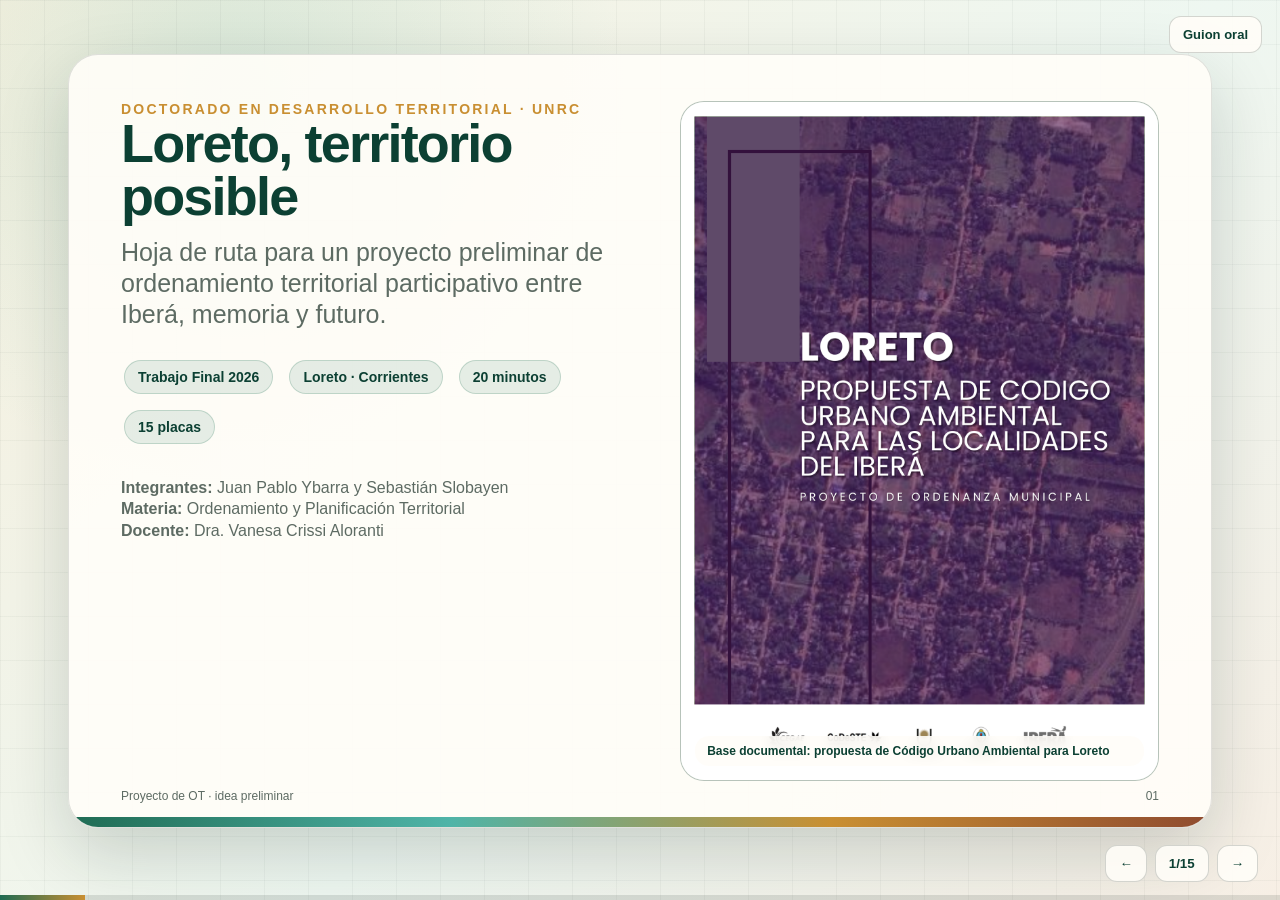
==== index.html @ a90f3be9 "Add files via upload" ====
<!doctype html>
<html lang="es">
<head>
  <meta charset="utf-8" />
  <meta name="viewport" content="width=device-width, initial-scale=1" />
  <title>Loreto, territorio posible | Trabajo Final 2026</title>
  <meta name="description" content="Presentación doctoral: Proyecto preliminar de ordenamiento territorial para Loreto, Corrientes" />
  <link rel="stylesheet" href="styles.css" />
</head>
<body>
<a class="topbtn" href="docs/guion_oral.html" target="_blank">Guion oral</a>
<main class="deck">

<section class="slide active"><div class="canvas"><div class="inner hero">
  <div>
    <div class="kicker">Doctorado en Desarrollo Territorial · UNRC</div>
    <h1 class="title">Loreto, territorio posible</h1>
    <p class="subtitle">Hoja de ruta para un proyecto preliminar de ordenamiento territorial participativo entre Iberá, memoria y futuro.</p>
    <div class="pillrow" style="margin-top:26px">
      <span class="tag">Trabajo Final 2026</span><span class="tag">Loreto · Corrientes</span><span class="tag">20 minutos</span><span class="tag">15 placas</span>
    </div>
    <p class="small" style="margin-top:30px"><strong>Integrantes:</strong> Juan Pablo Ybarra y Sebastián Slobayen<br><strong>Materia:</strong> Ordenamiento y Planificación Territorial<br><strong>Docente:</strong> Dra. Vanesa Crissi Aloranti</p>
  </div>
  <div class="imgbox"><img src="assets/codigo_media_2.png" alt="Portada Código Urbano Ambiental Loreto"><div class="caption">Base documental: propuesta de Código Urbano Ambiental para Loreto</div></div>
  <div class="footer"><span>Proyecto de OT · idea preliminar</span><span>01</span></div>
</div></div></section>

<section class="slide"><div class="canvas"><div class="inner">
  <div><div class="kicker">Alcance de la consigna</div><h2 class="h2">No se presenta un plan ejecutado: se diseña el proyecto para construirlo</h2></div>
  <div class="grid3">
    <div class="card"><div class="number">1</div><h3>Idea preliminar</h3><p>Una hoja de ruta técnica y política para iniciar un proceso futuro de ordenamiento territorial.</p></div>
    <div class="card"><div class="number">2</div><h3>Metodología propuesta</h3><p>Se indican técnicas, actores, instrumentos, tiempos y productos esperados; no se ejecutan entrevistas ni talleres en esta instancia.</p></div>
    <div class="card"><div class="number">3</div><h3>Insumo transferible</h3><p>El resultado busca ser presentable ante municipio, UNNE, Comité Iberá y actores locales como punto de partida operativo.</p></div>
  </div>
  <div class="quote"><p>El desafío doctoral es pasar del diagnóstico disperso a una arquitectura de acuerdos territoriales.</p></div>
  <p class="source">Fuente: consigna Trabajo Final 2026, UNRC.</p>
  <div class="footer"><span>Diseño de proyecto</span><span>02</span></div>
</div></div></section>

<section class="slide"><div class="canvas"><div class="inner">
  <div><div class="kicker">Localización</div><h2 class="h2">Loreto en el centro-norte correntino: pequeña escala, alta densidad territorial</h2></div>
  <div class="grid2" style="align-items:stretch">
    <div class="card">
      <h3>Ubicación contextual</h3>
      <ul>
        <li>Localidad del Departamento San Miguel, provincia de Corrientes.</li>
        <li>Vinculada al sistema Iberá y al Portal San Antonio.</li>
        <li>Población municipal 2022: <strong>3.513 habitantes</strong>.</li>
        <li>Escala adecuada para una metodología bottom-up y una mesa territorial de actores.</li>
      </ul>
    </div>
    <div class="card">
      <svg class="diagram" viewBox="0 0 720 480" role="img" aria-label="Esquema de localización de Loreto">
        <rect x="0" y="0" width="720" height="480" rx="24" fill="#eef7f1"/>
        <path d="M160 70 C120 115 130 190 105 250 C82 305 90 370 145 410 C200 450 275 405 280 345 C286 275 248 235 260 170 C270 110 220 50 160 70Z" fill="#d7e2dd" stroke="#1f6b53" stroke-width="3"/>
        <text x="82" y="50" font-size="20" font-weight="800" fill="#0c4033">Argentina</text>
        <path d="M395 83 C350 115 342 182 360 242 C378 300 345 348 378 398 C407 440 485 425 520 370 C553 318 520 270 540 215 C563 154 500 92 450 78 C430 72 412 73 395 83Z" fill="#cfe4de" stroke="#1f6b53" stroke-width="3"/>
        <text x="352" y="50" font-size="20" font-weight="800" fill="#0c4033">Corrientes</text>
        <circle cx="445" cy="205" r="34" fill="#c98f32" opacity=".95"/>
        <text x="492" y="202" font-size="18" font-weight="800" fill="#0c4033">Depto. San Miguel</text>
        <circle cx="450" cy="222" r="10" fill="#8f4b2f"/>
        <text x="492" y="232" font-size="18" font-weight="800" fill="#8f4b2f">Loreto</text>
        <path d="M447 230 C410 260 395 300 384 350" fill="none" stroke="#4fb4a8" stroke-width="6" stroke-linecap="round"/>
        <text x="405" y="368" font-size="17" font-weight="800" fill="#1f6b53">Sistema Iberá</text>
        <rect x="65" y="435" width="590" height="26" rx="13" fill="#fffdf8" stroke="#d9c7a9"/>
        <text x="84" y="454" font-size="13" fill="#5d6b63">Esquema propio de localización para fines expositivos; no sustituye cartografía oficial.</text>
      </svg>
    </div>
  </div>
  <p class="source">Fuentes: Instituto Provincial de Estadística y Ciencia de Datos de Corrientes; trabajos previos de planificación turística cargados.</p>
  <div class="footer"><span>Localización y escala</span><span>03</span></div>
</div></div></section>

<section class="slide"><div class="canvas"><div class="inner hero">
  <div>
    <div class="kicker">Sistema Iberá</div><h2 class="h2">Un portal natural no garantiza por sí solo desarrollo territorial</h2>
    <p class="lead">El Portal San Antonio posiciona a Loreto en el mapa del Iberá, con avistaje de fauna, kayak, senderismo, astroturismo y experiencias de naturaleza. El problema territorial es traducir ese flujo en capacidades urbanas, empleo local, servicios y conservación.</p>
    <div class="pillrow"><span class="tag">Humedales</span><span class="tag">Portal San Antonio</span><span class="tag">Turismo de naturaleza</span><span class="tag">Riesgo hídrico</span></div>
  </div>
  <div class="imgbox contain"><img src="assets/codigo_media_1.jpg" alt="Mapa de usos de suelo y humedales de Loreto"><div class="caption">Superposición urbana-humedales: fragilidad ambiental y borde urbano</div></div>
  <p class="source">Fuentes: Parque Iberá; Turismo Corrientes; Código Urbano Ambiental Loreto.</p>
  <div class="footer"><span>Portal y territorio</span><span>04</span></div>
</div></div></section>

<section class="slide"><div class="canvas"><div class="inner">
  <div><div class="kicker">Problema territorial</div><h2 class="h2">El nudo no es solamente turístico: es urbano, ambiental e institucional</h2></div>
  <div class="grid2">
    <div class="card"><h3>Necesidades y limitaciones</h3><ul><li>Déficit o insuficiencia en servicios básicos: agua, cloacas, residuos, drenajes y accesibilidad.</li><li>Estacionalidad turística y baja permanencia promedio.</li><li>Oferta fragmentada y débil integración entre actores.</li><li>Escasa sistematización de información para decidir.</li></ul></div>
    <div class="card"><h3>Tensión principal</h3><p>El flujo del portal tiende a concentrarse en el atractivo natural. El casco urbano necesita captar más derrame económico sin degradar los humedales ni banalizar el patrimonio.</p><br><p><strong>Pregunta orientadora:</strong> ¿cómo ordenar Loreto para integrar servicios, ambiente, patrimonio, turismo y gobernanza?</p></div>
  </div>
  <div class="quote"><p>Aporte inédito: articular gestión de riesgos hídricos con turismo religioso-cultural y turismo de naturaleza.</p></div>
  <p class="source">Fuentes: Plan Estratégico de Desarrollo Turístico Loreto 2025–2035; Código Urbano Ambiental Loreto.</p>
  <div class="footer"><span>Nudo crítico</span><span>05</span></div>
</div></div></section>

<section class="slide"><div class="canvas"><div class="inner">
  <div><div class="kicker">Potencialidades endógenas</div><h2 class="h2">Loreto cuenta con recursos que pueden organizar una agenda territorial propia</h2></div>
  <div class="grid4">
    <div class="card"><h3>Iberá y humedales</h3><p>Portal San Antonio, biodiversidad, avistaje, kayak, senderismo y astroturismo.</p></div>
    <div class="card"><h3>Memoria e identidad</h3><p>Patrimonio jesuítico-guaraní, religiosidad, capillas, museo sacro y paseo fundacional.</p></div>
    <div class="card"><h3>Vida urbana</h3><p>Plaza, centro cultural, gastronomía local, artesanías y servicios de escala comunitaria.</p></div>
    <div class="card"><h3>Innovación situada</h3><p>Jurassic Plant, educación ambiental, producción agroecológica y divulgación científica.</p></div>
  </div>
  <div class="grid2" style="min-height:240px">
    <div class="imgbox contain"><img src="assets/codigo_media_11.jpg" alt="Imagen patrimonial de Loreto"><div class="caption">Patrimonio material y religioso como recurso territorial</div></div>
    <div class="imgbox contain"><img src="assets/codigo_media_6.jpg" alt="Mapa de áreas de Loreto"><div class="caption">Áreas urbanas, patrimoniales y ambientales del CUA</div></div>
  </div>
  <p class="source">Fuentes: Municipio de Loreto; Parque Iberá; antecedentes turísticos y Código Urbano Ambiental.</p>
  <div class="footer"><span>Potencialidades</span><span>06</span></div>
</div></div></section>

<section class="slide"><div class="canvas"><div class="inner">
  <div><div class="kicker">Antecedentes</div><h2 class="h2">El proyecto no parte de cero: integra antecedentes sectoriales y normativos</h2></div>
  <div class="grid3">
    <div class="card"><h3>Plan turístico 2025–2035</h3><p>Propone gestión participativa, destino sostenible, calendario anual, observatorio turístico y diversificación de experiencias.</p></div>
    <div class="card"><h3>Código urbano ambiental</h3><p>Delimita áreas centrales, residenciales, ejes viales, reservas naturales, áreas no aptas y zonas de revitalización.</p></div>
    <div class="card"><h3>Ordenanzas propuestas</h3><p>Incluyen protección de humedales y protección integral de inmuebles de interés arquitectónico y patrimonial.</p></div>
  </div>
  <div class="quote"><p>La hipótesis de trabajo: hay piezas valiosas; falta una hoja de ruta que las convierta en gobernanza territorial.</p></div>
  <p class="source">Fuentes: Plan Estratégico de Desarrollo Turístico Loreto 2025–2035; Propuesta de Código Urbano Ambiental; Trabajo Final 2026.</p>
  <div class="footer"><span>Estado de situación</span><span>07</span></div>
</div></div></section>

<section class="slide"><div class="canvas"><div class="inner">
  <div><div class="kicker">Objetivos</div><h2 class="h2">Diseñar una hoja de ruta para iniciar el ordenamiento territorial participativo de Loreto</h2></div>
  <div class="card"><h3>Objetivo general</h3><p>Formular un proyecto preliminar de ordenamiento territorial para Loreto que articule ambiente, servicios básicos, patrimonio, turismo, riesgo hídrico y gobernanza local, mediante una metodología participativa y factible de ser presentada ante actores institucionales y comunitarios.</p></div>
  <div class="grid3">
    <div class="card"><h3>Específico 1</h3><p>Caracterizar el sistema territorial y sus tensiones críticas.</p></div>
    <div class="card"><h3>Específico 2</h3><p>Proponer una metodología bottom-up con actores, técnicas e instrumentos.</p></div>
    <div class="card"><h3>Específico 3</h3><p>Definir cronograma, factibilidad y resultados esperados para la etapa inicial.</p></div>
  </div>
  <div class="footer"><span>Propósito del proyecto</span><span>08</span></div>
</div></div></section>

<section class="slide"><div class="canvas"><div class="inner">
  <div><div class="kicker">Vuelo doctoral</div><h2 class="h2">Ciencia Transformadora: del diálogo de saberes al diálogo de haceres</h2></div>
  <div class="grid2">
    <div class="card"><h3>Ciencia Transformadora</h3><p>El conocimiento no se limita a describir problemas; busca habilitar decisiones situadas, acuerdos, capacidades y micro-transformaciones institucionales.</p></div>
    <div class="card"><h3>Territorio posible</h3><p>El OT opera como instrumento de política y gestión ambiental: ordena usos, protege bienes comunes y construye escenarios viables con actores reales.</p></div>
  </div>
  <div class="card">
    <h3>Integración conceptual para Loreto</h3>
    <p><strong>Riesgo hídrico + humedales + patrimonio + turismo + servicios básicos</strong> dejan de ser temas separados y pasan a integrarse como un sistema territorial de decisiones.</p>
  </div>
  <p class="source">Referencias conceptuales: Gómez Orea; Bozzano; Massiris Cabeza; Crissi Aloranti.</p>
  <div class="footer"><span>Marco conceptual I</span><span>09</span></div>
</div></div></section>

<section class="slide"><div class="canvas"><div class="inner">
  <div><div class="kicker">Inteligencia Territorial</div><h2 class="h2">La mesa de cuatro patas: equilibrio entre poder, conocimiento, producción y comunidad</h2></div>
  <div class="grid2">
    <div class="card">
      <svg class="diagram" viewBox="0 0 640 420" aria-label="Mesa de cuatro patas de la inteligencia territorial">
        <rect width="640" height="420" rx="24" fill="#f7fbf8"/>
        <rect x="120" y="120" width="400" height="80" rx="20" fill="#1f6b53" opacity=".95"/>
        <text x="197" y="170" font-size="30" font-weight="900" fill="#fffdf8">Mesa territorial</text>
        <line x1="170" y1="200" x2="120" y2="340" stroke="#0c4033" stroke-width="16" stroke-linecap="round"/>
        <line x1="270" y1="200" x2="255" y2="340" stroke="#4fb4a8" stroke-width="16" stroke-linecap="round"/>
        <line x1="370" y1="200" x2="385" y2="340" stroke="#c98f32" stroke-width="16" stroke-linecap="round"/>
        <line x1="470" y1="200" x2="520" y2="340" stroke="#8f4b2f" stroke-width="16" stroke-linecap="round"/>
        <text x="75" y="374" font-size="22" font-weight="800" fill="#0c4033">Político</text>
        <text x="212" y="374" font-size="22" font-weight="800" fill="#0c4033">Académico</text>
        <text x="350" y="374" font-size="22" font-weight="800" fill="#0c4033">Productivo</text>
        <text x="505" y="374" font-size="22" font-weight="800" fill="#0c4033">Social</text>
      </svg>
    </div>
    <div class="card"><h3>Aplicación a Loreto</h3><ul><li><strong>Político:</strong> municipio, Provincia, Comité Iberá.</li><li><strong>Académico:</strong> UNNE, UNRC, equipos técnicos.</li><li><strong>Productivo:</strong> prestadores, gastronomía, artesanos, servicios.</li><li><strong>Social:</strong> vecinos, escuelas, organizaciones, referentes culturales.</li></ul></div>
  </div>
  <div class="footer"><span>Marco conceptual II</span><span>10</span></div>
</div></div></section>

<section class="slide"><div class="canvas"><div class="inner">
  <div><div class="kicker">Metáfora metodológica</div><h2 class="h2">Araña y Hormiga: relevar datos y tejer redes</h2></div>
  <div class="grid2">
    <div class="card"><h3>Fase Hormiga</h3><p>Recorre, registra, ordena y verifica: cartografía, antecedentes, infraestructura, servicios, actores, usos del suelo, patrimonio y vulnerabilidades.</p><div class="pillrow"><span class="tag">Relevamiento</span><span class="tag">Fichas</span><span class="tag">Mapas</span><span class="tag">Entrevistas</span></div></div>
    <div class="card"><h3>Fase Araña</h3><p>Conecta, acuerda y prioriza: mesa territorial, talleres, matriz FOAR, resultados esperados, compromisos institucionales y validación social.</p><div class="pillrow"><span class="tag">Redes</span><span class="tag">Mesa 4 patas</span><span class="tag">Acuerdos</span><span class="tag">Validación</span></div></div>
  </div>
  <div class="quote"><p>En Loreto, investigar es hacer visible el sistema y construir condiciones para actuar sobre él.</p></div>
  <div class="footer"><span>Marco conceptual III</span><span>11</span></div>
</div></div></section>

<section class="slide"><div class="canvas"><div class="inner">
  <div><div class="kicker">Sistema territorial I</div><h2 class="h2">Medio físico, humedales y población: condiciones de base</h2></div>
  <div class="grid2">
    <div class="imgbox contain"><img src="assets/codigo_media_4.png" alt="Mapa de usos de suelo de Loreto"><div class="caption">Usos de suelo y lagunas próximas al casco urbano</div></div>
    <div class="card"><h3>Lectura territorial</h3><ul><li>El casco urbano se ubica en relación directa con ambientes lacustres y humedales.</li><li>La escala poblacional facilita procesos participativos, recorridas y validación comunitaria.</li><li>Los cuerpos de agua son patrimonio ambiental, atractivo turístico y restricción a la urbanización.</li><li>La gestión del riesgo hídrico debe incorporarse desde el inicio.</li></ul></div>
  </div>
  <p class="source">Fuente: Código Urbano Ambiental Loreto; Instituto Provincial de Estadística y Ciencia de Datos de Corrientes.</p>
  <div class="footer"><span>Componentes territoriales</span><span>12</span></div>
</div></div></section>

<section class="slide"><div class="canvas"><div class="inner">
  <div><div class="kicker">Sistema territorial II</div><h2 class="h2">Actividades, asentamiento, canales de relación e instituciones</h2></div>
  <div class="grid3">
    <div class="card"><h3>Asentamiento</h3><p>Área central histórica, residenciales, ejes viales, áreas de revitalización, áreas no aptas y reservas naturales.</p></div>
    <div class="card"><h3>Actividades</h3><p>Turismo de naturaleza, cultura, gastronomía, artesanías, servicios urbanos, educación ambiental y economía local.</p></div>
    <div class="card"><h3>Marco legal</h3><p>Ley General del Ambiente 25.675, normativa provincial, ICAA, Código Urbano Ambiental y ordenanzas de humedales y patrimonio.</p></div>
  </div>
  <div class="imgbox contain" style="min-height:245px"><img src="assets/codigo_media_8.jpg" alt="Mapa de áreas Código Urbano Ambiental Loreto"><div class="caption">Zonificación propuesta: puente entre norma, ambiente y gestión urbana</div></div>
  <p class="source">Fuente: Código Urbano Ambiental Loreto; Ley 25.675.</p>
  <div class="footer"><span>Componentes territoriales</span><span>13</span></div>
</div></div></section>

<section class="slide"><div class="canvas"><div class="inner">
  <div><div class="kicker">Metodología bottom-up</div><h2 class="h2">La propuesta se construye desde abajo hacia arriba, con evidencia y acuerdos</h2></div>
  <div class="grid3">
    <div class="card"><h3>1. Revisión documental</h3><p>Plan turístico, Código Urbano Ambiental, ordenanzas, Censo, cartografía, normativas, fuentes públicas.</p></div>
    <div class="card"><h3>2. Trabajo territorial</h3><p>Recorridas, fichas de observación, registro fotográfico, mapa de servicios, accesos, áreas críticas y bienes patrimoniales.</p></div>
    <div class="card"><h3>3. Escucha situada</h3><p>Entrevistas a Dirección de Turismo, municipio, prestadores, guías, escuelas, vecinos y referentes culturales.</p></div>
    <div class="card"><h3>4. Talleres</h3><p>Cartografía social, priorización de problemas, aspiraciones, resultados verificables y validación de propuestas.</p></div>
    <div class="card"><h3>5. Matriz FOAR</h3><p>Fortalezas, oportunidades, aspiraciones y resultados, orientada a acción y factibilidad.</p></div>
    <div class="card"><h3>6. Producto final</h3><p>Documento técnico preliminar, mapa de actores, cartera inicial de acciones y hoja de ruta institucional.</p></div>
  </div>
  <div class="footer"><span>Método</span><span>14</span></div>
</div></div></section>

<section class="slide"><div class="canvas"><div class="inner">
  <div><div class="kicker">FOAR + Gantt + factibilidad</div><h2 class="h2">Resultados esperados para seis meses de formulación</h2></div>
  <div class="foar">
    <div class="card f"><h3>Fortalezas</h3><p>Iberá, identidad loretana, patrimonio, escala comunitaria, antecedentes técnicos.</p></div>
    <div class="card o"><h3>Oportunidades</h3><p>Comité Iberá, UNNE, agenda de turismo sostenible, astroturismo y ordenanzas ambientales.</p></div>
    <div class="card a"><h3>Aspiraciones</h3><p>Casco urbano integrado al portal; servicios mejorados; patrimonio vivo; turismo todo el año.</p></div>
    <div class="card r"><h3>Resultados</h3><p>Mesa territorial, diagnóstico validado, mapa de prioridades, cartera inicial y propuesta de implementación.</p></div>
  </div>
  <div class="card">
    <div class="gantt">
      <div></div><div class="month">M1</div><div class="month">M2</div><div class="month">M3</div><div class="month">M4</div><div class="month">M5</div><div class="month">M6</div>
      <div class="task">Hormiga: base documental</div><div class="span"></div><div class="span"></div><div></div><div></div><div></div><div></div>
      <div class="task">Hormiga: relevamiento</div><div></div><div class="span aqua"></div><div class="span aqua"></div><div></div><div></div><div></div>
      <div class="task">Araña: actores y talleres</div><div></div><div></div><div class="span gold"></div><div class="span gold"></div><div></div><div></div>
      <div class="task">FOAR y escenarios</div><div></div><div></div><div></div><div class="span terra"></div><div class="span terra"></div><div></div>
      <div class="task">Validación y hoja de ruta</div><div></div><div></div><div></div><div></div><div class="span"></div><div class="span"></div>
    </div>
  </div>
  <div class="grid2">
    <div class="card"><h3>Factibilidad</h3><p><strong>Media-alta: 75%.</strong> Por escala local, antecedentes existentes, apoyo técnico universitario y oportunidad institucional Iberá.</p></div>
    <div class="card"><h3>Cierre</h3><p>Loreto puede pasar de portal turístico a territorio articulado: conservar, habitar, recibir visitantes y decidir colectivamente.</p></div>
  </div>
  <div class="footer"><span>Cierre: territorio posible</span><span>15</span></div>
</div></div></section>

</main>
<div class="controls"><button id="prev">←</button><button id="counter">1/15</button><button id="next">→</button></div><div class="progress"><div class="bar"></div></div>
<script src="script.js"></script>
</body>
</html>
---- styles.css ----
:root{
  --bg:#f6f2e8;--paper:#fffdf8;--ink:#13251f;--muted:#5d6b63;--green:#1f6b53;--green2:#0c4033;--aqua:#4fb4a8;--gold:#c98f32;--terra:#8f4b2f;--line:rgba(19,37,31,.18);--shadow:0 26px 70px rgba(13,32,28,.18);--radius:30px;
}
*{box-sizing:border-box} html,body{margin:0;height:100%;background:radial-gradient(circle at 18% 10%,rgba(79,180,168,.18),transparent 30%),linear-gradient(135deg,#f8f1df,#eef7f1 56%,#f7efe5);font-family:Inter,Segoe UI,Roboto,Arial,sans-serif;color:var(--ink);overflow:hidden}
body:before{content:"";position:fixed;inset:0;background-image:linear-gradient(rgba(19,37,31,.035) 1px,transparent 1px),linear-gradient(90deg,rgba(19,37,31,.035) 1px,transparent 1px);background-size:44px 44px;pointer-events:none}
.deck{width:100vw;height:100vh;position:relative}.slide{position:absolute;inset:0;padding:54px 68px 72px;display:none}.slide.active{display:grid;animation:fade .25s ease-out}.canvas{height:100%;border-radius:var(--radius);background:rgba(255,253,248,.92);box-shadow:var(--shadow);border:1px solid rgba(19,37,31,.13);overflow:hidden;position:relative}.canvas:after{content:"";position:absolute;inset:auto 0 0 0;height:10px;background:linear-gradient(90deg,var(--green),var(--aqua),var(--gold),var(--terra))}.inner{position:relative;z-index:1;height:100%;padding:46px 52px;display:flex;flex-direction:column;gap:24px}.hero{display:grid;grid-template-columns:1.05fr .95fr;gap:30px;align-items:stretch}.title{font-size:54px;line-height:.98;margin:0;color:var(--green2);letter-spacing:-1.8px}.subtitle{font-size:25px;line-height:1.25;color:var(--muted);margin:14px 0 0}.kicker{text-transform:uppercase;letter-spacing:.16em;color:var(--gold);font-size:14px;font-weight:800}.h2{font-size:42px;line-height:1.05;margin:0;color:var(--green2);letter-spacing:-.8px}.h3{font-size:26px;line-height:1.15;margin:0;color:var(--terra)}p{font-size:23px;line-height:1.32;margin:0}.small{font-size:16px;line-height:1.35;color:var(--muted)}.tiny{font-size:12px;color:var(--muted)}.lead{font-size:28px;line-height:1.25}.grid2{display:grid;grid-template-columns:1fr 1fr;gap:24px}.grid3{display:grid;grid-template-columns:repeat(3,1fr);gap:20px}.grid4{display:grid;grid-template-columns:repeat(4,1fr);gap:16px}.card{background:#fff;border:1px solid var(--line);border-radius:24px;padding:22px;box-shadow:0 12px 32px rgba(13,32,28,.06)}.card h3{font-size:22px;margin:0 0 10px;color:var(--green2)}.card p,.card li{font-size:19px;line-height:1.3}.tag{display:inline-block;background:rgba(31,107,83,.11);border:1px solid rgba(31,107,83,.2);color:var(--green2);border-radius:999px;padding:8px 13px;font-weight:700;font-size:14px;margin:3px}.imgbox{border-radius:24px;overflow:hidden;border:1px solid var(--line);background:#dbe6dd;min-height:280px;position:relative}.imgbox img{width:100%;height:100%;object-fit:cover;display:block}.imgbox.contain img{object-fit:contain;background:#fff}.caption{position:absolute;left:14px;bottom:14px;right:14px;background:rgba(255,253,248,.86);backdrop-filter:blur(6px);padding:8px 12px;border-radius:14px;font-size:12px;color:var(--green2);font-weight:700}.quote{border-left:7px solid var(--gold);padding:16px 22px;background:rgba(201,143,50,.08);border-radius:0 18px 18px 0}.quote p{font-size:26px;color:var(--green2)}ul{margin:0;padding-left:22px}li{font-size:22px;line-height:1.32;margin:9px 0}.number{font-size:58px;color:var(--green);font-weight:850;line-height:1}.footer{position:absolute;left:52px;right:52px;bottom:24px;display:flex;justify-content:space-between;align-items:center;color:var(--muted);font-size:12px}.controls{position:fixed;z-index:5;bottom:18px;right:22px;display:flex;gap:8px}.controls button,.topbtn{border:1px solid var(--line);background:rgba(255,253,248,.9);border-radius:12px;padding:10px 13px;color:var(--green2);font-weight:800;cursor:pointer}.topbtn{position:fixed;top:16px;right:18px;z-index:7;text-decoration:none;font-size:13px}.progress{position:fixed;left:0;right:0;bottom:0;height:5px;background:rgba(19,37,31,.12);z-index:9}.bar{height:100%;background:linear-gradient(90deg,var(--green),var(--gold));width:0}.pillrow{display:flex;gap:10px;flex-wrap:wrap}.bigstat{display:flex;gap:14px;align-items:flex-start}.bigstat div:last-child{padding-top:7px}.diagram{width:100%;height:100%;min-height:280px}.foar{display:grid;grid-template-columns:1fr 1fr;gap:16px}.foar .card{min-height:158px}.f{border-top:8px solid var(--green)}.o{border-top:8px solid var(--aqua)}.a{border-top:8px solid var(--gold)}.r{border-top:8px solid var(--terra)}.gantt{display:grid;grid-template-columns:190px repeat(6,1fr);gap:7px;align-items:center}.gantt div{font-size:15px}.month{font-weight:800;text-align:center;color:var(--green2)}.task{font-weight:800;color:var(--green2)}.span{height:24px;border-radius:999px;background:rgba(31,107,83,.16);border:1px solid rgba(31,107,83,.28)}.span.gold{background:rgba(201,143,50,.22);border-color:rgba(201,143,50,.4)}.span.terra{background:rgba(143,75,47,.18);border-color:rgba(143,75,47,.38)}.span.aqua{background:rgba(79,180,168,.22);border-color:rgba(79,180,168,.42)}.source{font-size:12px;color:var(--muted);margin-top:auto}a{color:var(--green)}@keyframes fade{from{opacity:.2;transform:translateY(5px)}to{opacity:1;transform:none}}@media print{body{overflow:visible;background:white}.slide{display:block!important;position:relative;width:100vw;height:100vh;page-break-after:always}.controls,.progress,.topbtn{display:none}.canvas{box-shadow:none}}
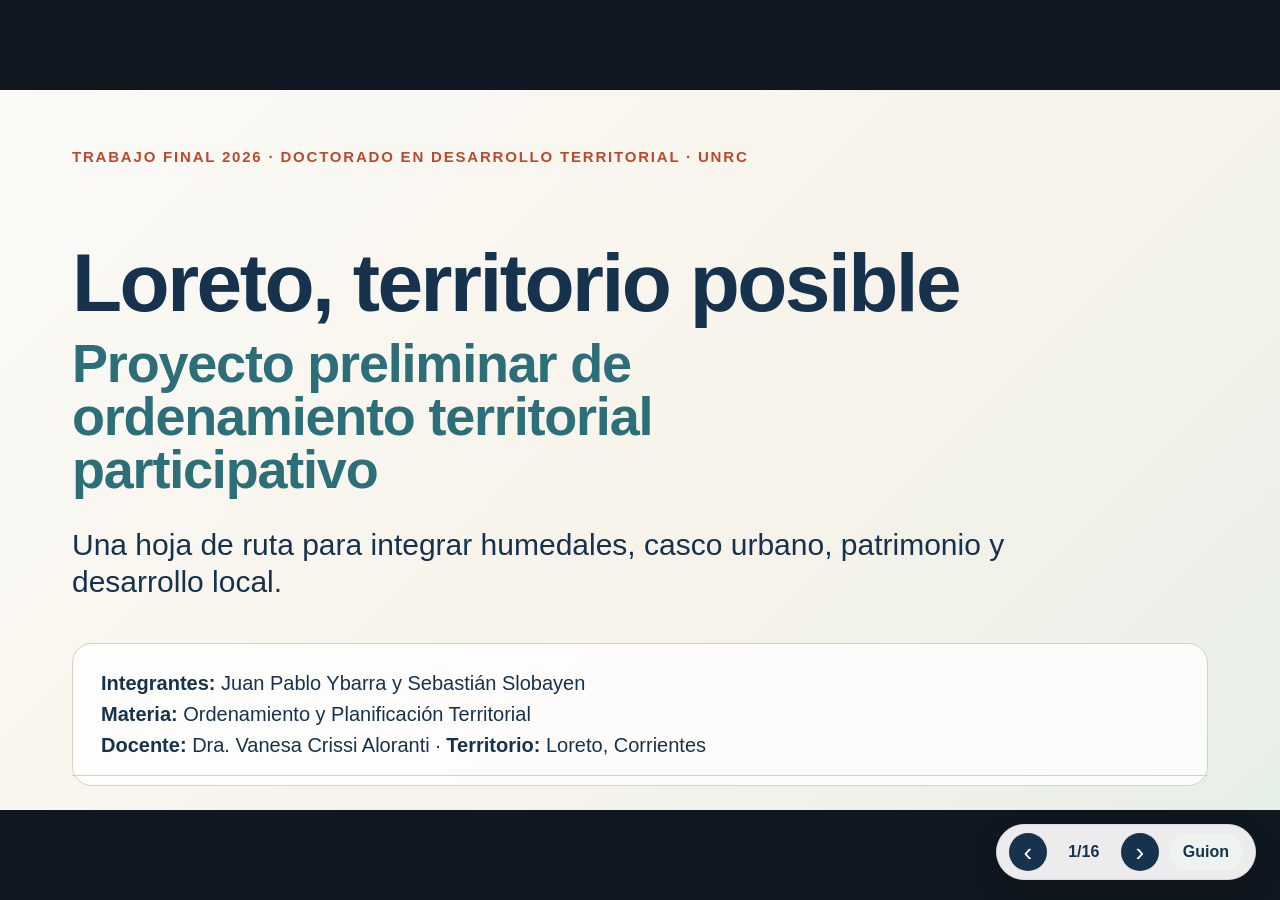
==== commit a6bd6df7: "Add files via upload" ====
--- a/index.html
+++ b/index.html
@@ -3,244 +3,165 @@
 <head>
   <meta charset="utf-8" />
   <meta name="viewport" content="width=device-width, initial-scale=1" />
-  <title>Loreto, territorio posible | Trabajo Final 2026</title>
-  <meta name="description" content="Presentación doctoral: Proyecto preliminar de ordenamiento territorial para Loreto, Corrientes" />
+  <title>Loreto — Proyecto de Ordenamiento Territorial</title>
   <link rel="stylesheet" href="styles.css" />
 </head>
 <body>
-<a class="topbtn" href="docs/guion_oral.html" target="_blank">Guion oral</a>
-<main class="deck">
+  <main id="deck" aria-live="polite">
+    <section class="slide cover active">
+      <div class="eyebrow">Trabajo Final 2026 · Doctorado en Desarrollo Territorial · UNRC</div>
+      <h1>Loreto, territorio posible</h1>
+      <h2>Proyecto preliminar de ordenamiento territorial participativo</h2>
+      <p class="lead">Una hoja de ruta para integrar humedales, casco urbano, patrimonio y desarrollo local.</p>
+      <div class="meta"><strong>Integrantes:</strong> Juan Pablo Ybarra y Sebastián Slobayen<br><strong>Materia:</strong> Ordenamiento y Planificación Territorial<br><strong>Docente:</strong> Dra. Vanesa Crissi Aloranti · <strong>Territorio:</strong> Loreto, Corrientes</div>
+    </section>
 
-<section class="slide active"><div class="canvas"><div class="inner hero">
-  <div>
-    <div class="kicker">Doctorado en Desarrollo Territorial · UNRC</div>
-    <h1 class="title">Loreto, territorio posible</h1>
-    <p class="subtitle">Hoja de ruta para un proyecto preliminar de ordenamiento territorial participativo entre Iberá, memoria y futuro.</p>
-    <div class="pillrow" style="margin-top:26px">
-      <span class="tag">Trabajo Final 2026</span><span class="tag">Loreto · Corrientes</span><span class="tag">20 minutos</span><span class="tag">15 placas</span>
-    </div>
-    <p class="small" style="margin-top:30px"><strong>Integrantes:</strong> Juan Pablo Ybarra y Sebastián Slobayen<br><strong>Materia:</strong> Ordenamiento y Planificación Territorial<br><strong>Docente:</strong> Dra. Vanesa Crissi Aloranti</p>
-  </div>
-  <div class="imgbox"><img src="assets/codigo_media_2.png" alt="Portada Código Urbano Ambiental Loreto"><div class="caption">Base documental: propuesta de Código Urbano Ambiental para Loreto</div></div>
-  <div class="footer"><span>Proyecto de OT · idea preliminar</span><span>01</span></div>
-</div></div></section>
+    <section class="slide two-col">
+      <div>
+        <div class="eyebrow">01 · Alcance exacto</div>
+        <h2>Qué se propone</h2>
+        <p class="big">No se presenta un plan terminado. Se diseña el proyecto para iniciar un futuro proceso de ordenamiento territorial.</p>
+        <ul>
+          <li><strong>Producto:</strong> hoja de ruta técnica y política.</li>
+          <li><strong>Escala:</strong> localidad de Loreto y entorno de influencia.</li>
+          <li><strong>Enfoque:</strong> territorial, participativo y ambiental.</li>
+        </ul>
+      </div>
+      <div class="process">
+        <div>Proyecto preliminar</div><span>→</span><div>Proceso participativo</div><span>→</span><div>Plan de OT</div>
+      </div>
+    </section>
 
-<section class="slide"><div class="canvas"><div class="inner">
-  <div><div class="kicker">Alcance de la consigna</div><h2 class="h2">No se presenta un plan ejecutado: se diseña el proyecto para construirlo</h2></div>
-  <div class="grid3">
-    <div class="card"><div class="number">1</div><h3>Idea preliminar</h3><p>Una hoja de ruta técnica y política para iniciar un proceso futuro de ordenamiento territorial.</p></div>
-    <div class="card"><div class="number">2</div><h3>Metodología propuesta</h3><p>Se indican técnicas, actores, instrumentos, tiempos y productos esperados; no se ejecutan entrevistas ni talleres en esta instancia.</p></div>
-    <div class="card"><div class="number">3</div><h3>Insumo transferible</h3><p>El resultado busca ser presentable ante municipio, UNNE, Comité Iberá y actores locales como punto de partida operativo.</p></div>
-  </div>
-  <div class="quote"><p>El desafío doctoral es pasar del diagnóstico disperso a una arquitectura de acuerdos territoriales.</p></div>
-  <p class="source">Fuente: consigna Trabajo Final 2026, UNRC.</p>
-  <div class="footer"><span>Diseño de proyecto</span><span>02</span></div>
-</div></div></section>
+    <section class="slide visual">
+      <img src="assets/mapa_loreto_ibera.svg" alt="Mapa conceptual de localización de Loreto en Corrientes e Iberá" />
+    </section>
 
-<section class="slide"><div class="canvas"><div class="inner">
-  <div><div class="kicker">Localización</div><h2 class="h2">Loreto en el centro-norte correntino: pequeña escala, alta densidad territorial</h2></div>
-  <div class="grid2" style="align-items:stretch">
-    <div class="card">
-      <h3>Ubicación contextual</h3>
+    <section class="slide two-col">
+      <div>
+        <div class="eyebrow">03 · Introducción</div>
+        <h2>Por qué Loreto</h2>
+        <p class="big">Loreto combina pequeña escala urbana, cercanía al Iberá, patrimonio cultural y déficits de infraestructura que requieren mirada integrada.</p>
+        <ul>
+          <li>Localidad del Departamento San Miguel.</li>
+          <li>Vinculación territorial con el Portal San Antonio.</li>
+          <li>Escala poblacional reducida: oportunidad para un proceso participativo viable.</li>
+        </ul>
+      </div>
+      <div class="stat-card">
+        <span class="number">3.513</span>
+        <span>habitantes</span>
+        <small>Dato provincial basado en Censo 2022</small>
+      </div>
+    </section>
+
+    <section class="slide visual">
+      <img src="assets/tension_territorial.svg" alt="Diagrama de tensión territorial entre humedales, casco urbano y portal turístico" />
+    </section>
+
+    <section class="slide cards">
+      <div class="eyebrow">05 · Necesidades, potencialidades y limitaciones</div>
+      <h2>El punto fino del problema</h2>
+      <div class="card-grid">
+        <article><h3>Necesidad</h3><p>Ordenar el crecimiento, mejorar servicios básicos y anticipar conflictos de uso del suelo.</p></article>
+        <article><h3>Potencialidad</h3><p>Humedales, lagunas, patrimonio jesuítico-guaraní, identidad local y turismo de naturaleza.</p></article>
+        <article><h3>Limitación</h3><p>Débil articulación entre el portal, el casco urbano y las capacidades de gestión local.</p></article>
+        <article><h3>Hipótesis</h3><p>El desarrollo local depende de integrar ambiente, ciudad, patrimonio y actores en una agenda común.</p></article>
+      </div>
+    </section>
+
+    <section class="slide two-col">
+      <div>
+        <div class="eyebrow">06 · Antecedentes</div>
+        <h2>No se parte de cero</h2>
+        <p class="big">Loreto cuenta con insumos valiosos. El proyecto propone articularlos en clave de ordenamiento territorial.</p>
+      </div>
+      <div class="list-panel">
+        <p><strong>Código Urbano Ambiental:</strong> áreas de planificación, usos del suelo, patrimonio y protección ambiental.</p>
+        <p><strong>Plan turístico:</strong> identifica recursos, actores, oferta, estacionalidad y programas posibles.</p>
+        <p><strong>Marco ambiental:</strong> Ley 25.675, ordenamiento ambiental, participación e información.</p>
+      </div>
+    </section>
+
+    <section class="slide objective">
+      <div class="eyebrow">07 · Objetivos</div>
+      <h2>Objetivo general</h2>
+      <p class="big boxed">Diseñar un proyecto preliminar de ordenamiento territorial participativo para Loreto, orientado a integrar protección ambiental, organización urbano-servicial y aprovechamiento sostenible de sus potencialidades culturales, turísticas y comunitarias.</p>
+      <div class="mini-grid">
+        <p><strong>1. Caracterizar</strong><br>el sistema territorial.</p>
+        <p><strong>2. Identificar</strong><br>problemas, necesidades y potencialidades.</p>
+        <p><strong>3. Proponer</strong><br>metodología, cronograma y gobernanza.</p>
+      </div>
+    </section>
+
+    <section class="slide visual">
+      <img src="assets/sistema_territorial.svg" alt="Matriz del sistema territorial de Loreto" />
+    </section>
+
+    <section class="slide two-col">
+      <div>
+        <div class="eyebrow">09 · Vuelo conceptual aplicado</div>
+        <h2>Ciencia transformadora</h2>
+        <p class="big">El conocimiento no queda en diagnóstico: debe organizar decisiones, acuerdos y capacidades de acción.</p>
+        <ul>
+          <li><strong>Inteligencia Territorial:</strong> mesa de cuatro patas.</li>
+          <li><strong>Bottom-up:</strong> problemas definidos con actores locales.</li>
+          <li><strong>Araña y hormiga:</strong> datos territoriales + redes de cooperación.</li>
+        </ul>
+      </div>
+      <div class="fourlegs">
+        <div>Político<br><small>Municipio / Provincia</small></div>
+        <div>Académico<br><small>UNNE / UNRC</small></div>
+        <div>Productivo<br><small>prestadores / emprendedores</small></div>
+        <div>Social<br><small>vecinos / instituciones</small></div>
+      </div>
+    </section>
+
+    <section class="slide visual">
+      <img src="assets/metodologia.svg" alt="Flujo metodológico del proyecto" />
+    </section>
+
+    <section class="slide visual">
+      <img src="assets/foar.svg" alt="Matriz FOAR aplicada a Loreto" />
+    </section>
+
+    <section class="slide visual">
+      <img src="assets/gantt.svg" alt="Diagrama de Gantt de seis meses" />
+    </section>
+
+    <section class="slide two-col">
+      <div>
+        <div class="eyebrow">13 · Factibilidad y concreción</div>
+        <h2>Posibilidad estimada: 75%</h2>
+        <p class="big">Alta factibilidad como proyecto preliminar; concreción condicionada por voluntad política, disponibilidad de datos y participación local.</p>
+      </div>
+      <div class="list-panel">
+        <p><strong>Recursos disponibles:</strong> antecedentes técnicos, equipo académico, escala local manejable, actores identificables.</p>
+        <p><strong>Condiciones críticas:</strong> aval municipal, agenda de talleres, acceso a información y continuidad institucional.</p>
+        <p><strong>Producto esperable:</strong> hoja de ruta validable para presentar al municipio y al Comité Iberá.</p>
+      </div>
+    </section>
+
+    <section class="slide close">
+      <div class="eyebrow">14 · Cierre</div>
+      <h2>Territorio posible</h2>
+      <p class="lead">Ordenar Loreto no significa imponer una imagen externa del desarrollo. Significa construir una agenda situada donde ambiente, comunidad, patrimonio y economía local puedan decidirse en común.</p>
+      <div class="quote">De los saberes a los haceres: datos suficientes, actores sentados y decisiones territorialmente responsables.</div>
+    </section>
+
+    <section class="slide bibliography">
+      <div class="eyebrow">15 · Bibliografía y fuentes de base</div>
+      <h2>Fuentes principales</h2>
       <ul>
-        <li>Localidad del Departamento San Miguel, provincia de Corrientes.</li>
-        <li>Vinculada al sistema Iberá y al Portal San Antonio.</li>
-        <li>Población municipal 2022: <strong>3.513 habitantes</strong>.</li>
-        <li>Escala adecuada para una metodología bottom-up y una mesa territorial de actores.</li>
+        <li>Crissi Aloranti, V. Consignas del Trabajo Final 2026. UNRC.</li>
+        <li>Gómez Orea, D. Ordenación territorial.</li>
+        <li>Bozzano, H. Territorios posibles e inteligencia territorial.</li>
+        <li>Massiris Cabeza, A. Ordenamiento territorial y desarrollo.</li>
+        <li>Ley Nacional 25.675. Ley General del Ambiente.</li>
+        <li>Documentos base: Código Urbano Ambiental Loreto; Plan Estratégico de Desarrollo Turístico Loreto 2025–2035; Parque Iberá; Municipio de Loreto.</li>
       </ul>
-    </div>
-    <div class="card">
-      <svg class="diagram" viewBox="0 0 720 480" role="img" aria-label="Esquema de localización de Loreto">
-        <rect x="0" y="0" width="720" height="480" rx="24" fill="#eef7f1"/>
-        <path d="M160 70 C120 115 130 190 105 250 C82 305 90 370 145 410 C200 450 275 405 280 345 C286 275 248 235 260 170 C270 110 220 50 160 70Z" fill="#d7e2dd" stroke="#1f6b53" stroke-width="3"/>
-        <text x="82" y="50" font-size="20" font-weight="800" fill="#0c4033">Argentina</text>
-        <path d="M395 83 C350 115 342 182 360 242 C378 300 345 348 378 398 C407 440 485 425 520 370 C553 318 520 270 540 215 C563 154 500 92 450 78 C430 72 412 73 395 83Z" fill="#cfe4de" stroke="#1f6b53" stroke-width="3"/>
-        <text x="352" y="50" font-size="20" font-weight="800" fill="#0c4033">Corrientes</text>
-        <circle cx="445" cy="205" r="34" fill="#c98f32" opacity=".95"/>
-        <text x="492" y="202" font-size="18" font-weight="800" fill="#0c4033">Depto. San Miguel</text>
-        <circle cx="450" cy="222" r="10" fill="#8f4b2f"/>
-        <text x="492" y="232" font-size="18" font-weight="800" fill="#8f4b2f">Loreto</text>
-        <path d="M447 230 C410 260 395 300 384 350" fill="none" stroke="#4fb4a8" stroke-width="6" stroke-linecap="round"/>
-        <text x="405" y="368" font-size="17" font-weight="800" fill="#1f6b53">Sistema Iberá</text>
-        <rect x="65" y="435" width="590" height="26" rx="13" fill="#fffdf8" stroke="#d9c7a9"/>
-        <text x="84" y="454" font-size="13" fill="#5d6b63">Esquema propio de localización para fines expositivos; no sustituye cartografía oficial.</text>
-      </svg>
-    </div>
-  </div>
-  <p class="source">Fuentes: Instituto Provincial de Estadística y Ciencia de Datos de Corrientes; trabajos previos de planificación turística cargados.</p>
-  <div class="footer"><span>Localización y escala</span><span>03</span></div>
-</div></div></section>
-
-<section class="slide"><div class="canvas"><div class="inner hero">
-  <div>
-    <div class="kicker">Sistema Iberá</div><h2 class="h2">Un portal natural no garantiza por sí solo desarrollo territorial</h2>
-    <p class="lead">El Portal San Antonio posiciona a Loreto en el mapa del Iberá, con avistaje de fauna, kayak, senderismo, astroturismo y experiencias de naturaleza. El problema territorial es traducir ese flujo en capacidades urbanas, empleo local, servicios y conservación.</p>
-    <div class="pillrow"><span class="tag">Humedales</span><span class="tag">Portal San Antonio</span><span class="tag">Turismo de naturaleza</span><span class="tag">Riesgo hídrico</span></div>
-  </div>
-  <div class="imgbox contain"><img src="assets/codigo_media_1.jpg" alt="Mapa de usos de suelo y humedales de Loreto"><div class="caption">Superposición urbana-humedales: fragilidad ambiental y borde urbano</div></div>
-  <p class="source">Fuentes: Parque Iberá; Turismo Corrientes; Código Urbano Ambiental Loreto.</p>
-  <div class="footer"><span>Portal y territorio</span><span>04</span></div>
-</div></div></section>
-
-<section class="slide"><div class="canvas"><div class="inner">
-  <div><div class="kicker">Problema territorial</div><h2 class="h2">El nudo no es solamente turístico: es urbano, ambiental e institucional</h2></div>
-  <div class="grid2">
-    <div class="card"><h3>Necesidades y limitaciones</h3><ul><li>Déficit o insuficiencia en servicios básicos: agua, cloacas, residuos, drenajes y accesibilidad.</li><li>Estacionalidad turística y baja permanencia promedio.</li><li>Oferta fragmentada y débil integración entre actores.</li><li>Escasa sistematización de información para decidir.</li></ul></div>
-    <div class="card"><h3>Tensión principal</h3><p>El flujo del portal tiende a concentrarse en el atractivo natural. El casco urbano necesita captar más derrame económico sin degradar los humedales ni banalizar el patrimonio.</p><br><p><strong>Pregunta orientadora:</strong> ¿cómo ordenar Loreto para integrar servicios, ambiente, patrimonio, turismo y gobernanza?</p></div>
-  </div>
-  <div class="quote"><p>Aporte inédito: articular gestión de riesgos hídricos con turismo religioso-cultural y turismo de naturaleza.</p></div>
-  <p class="source">Fuentes: Plan Estratégico de Desarrollo Turístico Loreto 2025–2035; Código Urbano Ambiental Loreto.</p>
-  <div class="footer"><span>Nudo crítico</span><span>05</span></div>
-</div></div></section>
-
-<section class="slide"><div class="canvas"><div class="inner">
-  <div><div class="kicker">Potencialidades endógenas</div><h2 class="h2">Loreto cuenta con recursos que pueden organizar una agenda territorial propia</h2></div>
-  <div class="grid4">
-    <div class="card"><h3>Iberá y humedales</h3><p>Portal San Antonio, biodiversidad, avistaje, kayak, senderismo y astroturismo.</p></div>
-    <div class="card"><h3>Memoria e identidad</h3><p>Patrimonio jesuítico-guaraní, religiosidad, capillas, museo sacro y paseo fundacional.</p></div>
-    <div class="card"><h3>Vida urbana</h3><p>Plaza, centro cultural, gastronomía local, artesanías y servicios de escala comunitaria.</p></div>
-    <div class="card"><h3>Innovación situada</h3><p>Jurassic Plant, educación ambiental, producción agroecológica y divulgación científica.</p></div>
-  </div>
-  <div class="grid2" style="min-height:240px">
-    <div class="imgbox contain"><img src="assets/codigo_media_11.jpg" alt="Imagen patrimonial de Loreto"><div class="caption">Patrimonio material y religioso como recurso territorial</div></div>
-    <div class="imgbox contain"><img src="assets/codigo_media_6.jpg" alt="Mapa de áreas de Loreto"><div class="caption">Áreas urbanas, patrimoniales y ambientales del CUA</div></div>
-  </div>
-  <p class="source">Fuentes: Municipio de Loreto; Parque Iberá; antecedentes turísticos y Código Urbano Ambiental.</p>
-  <div class="footer"><span>Potencialidades</span><span>06</span></div>
-</div></div></section>
-
-<section class="slide"><div class="canvas"><div class="inner">
-  <div><div class="kicker">Antecedentes</div><h2 class="h2">El proyecto no parte de cero: integra antecedentes sectoriales y normativos</h2></div>
-  <div class="grid3">
-    <div class="card"><h3>Plan turístico 2025–2035</h3><p>Propone gestión participativa, destino sostenible, calendario anual, observatorio turístico y diversificación de experiencias.</p></div>
-    <div class="card"><h3>Código urbano ambiental</h3><p>Delimita áreas centrales, residenciales, ejes viales, reservas naturales, áreas no aptas y zonas de revitalización.</p></div>
-    <div class="card"><h3>Ordenanzas propuestas</h3><p>Incluyen protección de humedales y protección integral de inmuebles de interés arquitectónico y patrimonial.</p></div>
-  </div>
-  <div class="quote"><p>La hipótesis de trabajo: hay piezas valiosas; falta una hoja de ruta que las convierta en gobernanza territorial.</p></div>
-  <p class="source">Fuentes: Plan Estratégico de Desarrollo Turístico Loreto 2025–2035; Propuesta de Código Urbano Ambiental; Trabajo Final 2026.</p>
-  <div class="footer"><span>Estado de situación</span><span>07</span></div>
-</div></div></section>
-
-<section class="slide"><div class="canvas"><div class="inner">
-  <div><div class="kicker">Objetivos</div><h2 class="h2">Diseñar una hoja de ruta para iniciar el ordenamiento territorial participativo de Loreto</h2></div>
-  <div class="card"><h3>Objetivo general</h3><p>Formular un proyecto preliminar de ordenamiento territorial para Loreto que articule ambiente, servicios básicos, patrimonio, turismo, riesgo hídrico y gobernanza local, mediante una metodología participativa y factible de ser presentada ante actores institucionales y comunitarios.</p></div>
-  <div class="grid3">
-    <div class="card"><h3>Específico 1</h3><p>Caracterizar el sistema territorial y sus tensiones críticas.</p></div>
-    <div class="card"><h3>Específico 2</h3><p>Proponer una metodología bottom-up con actores, técnicas e instrumentos.</p></div>
-    <div class="card"><h3>Específico 3</h3><p>Definir cronograma, factibilidad y resultados esperados para la etapa inicial.</p></div>
-  </div>
-  <div class="footer"><span>Propósito del proyecto</span><span>08</span></div>
-</div></div></section>
-
-<section class="slide"><div class="canvas"><div class="inner">
-  <div><div class="kicker">Vuelo doctoral</div><h2 class="h2">Ciencia Transformadora: del diálogo de saberes al diálogo de haceres</h2></div>
-  <div class="grid2">
-    <div class="card"><h3>Ciencia Transformadora</h3><p>El conocimiento no se limita a describir problemas; busca habilitar decisiones situadas, acuerdos, capacidades y micro-transformaciones institucionales.</p></div>
-    <div class="card"><h3>Territorio posible</h3><p>El OT opera como instrumento de política y gestión ambiental: ordena usos, protege bienes comunes y construye escenarios viables con actores reales.</p></div>
-  </div>
-  <div class="card">
-    <h3>Integración conceptual para Loreto</h3>
-    <p><strong>Riesgo hídrico + humedales + patrimonio + turismo + servicios básicos</strong> dejan de ser temas separados y pasan a integrarse como un sistema territorial de decisiones.</p>
-  </div>
-  <p class="source">Referencias conceptuales: Gómez Orea; Bozzano; Massiris Cabeza; Crissi Aloranti.</p>
-  <div class="footer"><span>Marco conceptual I</span><span>09</span></div>
-</div></div></section>
-
-<section class="slide"><div class="canvas"><div class="inner">
-  <div><div class="kicker">Inteligencia Territorial</div><h2 class="h2">La mesa de cuatro patas: equilibrio entre poder, conocimiento, producción y comunidad</h2></div>
-  <div class="grid2">
-    <div class="card">
-      <svg class="diagram" viewBox="0 0 640 420" aria-label="Mesa de cuatro patas de la inteligencia territorial">
-        <rect width="640" height="420" rx="24" fill="#f7fbf8"/>
-        <rect x="120" y="120" width="400" height="80" rx="20" fill="#1f6b53" opacity=".95"/>
-        <text x="197" y="170" font-size="30" font-weight="900" fill="#fffdf8">Mesa territorial</text>
-        <line x1="170" y1="200" x2="120" y2="340" stroke="#0c4033" stroke-width="16" stroke-linecap="round"/>
-        <line x1="270" y1="200" x2="255" y2="340" stroke="#4fb4a8" stroke-width="16" stroke-linecap="round"/>
-        <line x1="370" y1="200" x2="385" y2="340" stroke="#c98f32" stroke-width="16" stroke-linecap="round"/>
-        <line x1="470" y1="200" x2="520" y2="340" stroke="#8f4b2f" stroke-width="16" stroke-linecap="round"/>
-        <text x="75" y="374" font-size="22" font-weight="800" fill="#0c4033">Político</text>
-        <text x="212" y="374" font-size="22" font-weight="800" fill="#0c4033">Académico</text>
-        <text x="350" y="374" font-size="22" font-weight="800" fill="#0c4033">Productivo</text>
-        <text x="505" y="374" font-size="22" font-weight="800" fill="#0c4033">Social</text>
-      </svg>
-    </div>
-    <div class="card"><h3>Aplicación a Loreto</h3><ul><li><strong>Político:</strong> municipio, Provincia, Comité Iberá.</li><li><strong>Académico:</strong> UNNE, UNRC, equipos técnicos.</li><li><strong>Productivo:</strong> prestadores, gastronomía, artesanos, servicios.</li><li><strong>Social:</strong> vecinos, escuelas, organizaciones, referentes culturales.</li></ul></div>
-  </div>
-  <div class="footer"><span>Marco conceptual II</span><span>10</span></div>
-</div></div></section>
-
-<section class="slide"><div class="canvas"><div class="inner">
-  <div><div class="kicker">Metáfora metodológica</div><h2 class="h2">Araña y Hormiga: relevar datos y tejer redes</h2></div>
-  <div class="grid2">
-    <div class="card"><h3>Fase Hormiga</h3><p>Recorre, registra, ordena y verifica: cartografía, antecedentes, infraestructura, servicios, actores, usos del suelo, patrimonio y vulnerabilidades.</p><div class="pillrow"><span class="tag">Relevamiento</span><span class="tag">Fichas</span><span class="tag">Mapas</span><span class="tag">Entrevistas</span></div></div>
-    <div class="card"><h3>Fase Araña</h3><p>Conecta, acuerda y prioriza: mesa territorial, talleres, matriz FOAR, resultados esperados, compromisos institucionales y validación social.</p><div class="pillrow"><span class="tag">Redes</span><span class="tag">Mesa 4 patas</span><span class="tag">Acuerdos</span><span class="tag">Validación</span></div></div>
-  </div>
-  <div class="quote"><p>En Loreto, investigar es hacer visible el sistema y construir condiciones para actuar sobre él.</p></div>
-  <div class="footer"><span>Marco conceptual III</span><span>11</span></div>
-</div></div></section>
-
-<section class="slide"><div class="canvas"><div class="inner">
-  <div><div class="kicker">Sistema territorial I</div><h2 class="h2">Medio físico, humedales y población: condiciones de base</h2></div>
-  <div class="grid2">
-    <div class="imgbox contain"><img src="assets/codigo_media_4.png" alt="Mapa de usos de suelo de Loreto"><div class="caption">Usos de suelo y lagunas próximas al casco urbano</div></div>
-    <div class="card"><h3>Lectura territorial</h3><ul><li>El casco urbano se ubica en relación directa con ambientes lacustres y humedales.</li><li>La escala poblacional facilita procesos participativos, recorridas y validación comunitaria.</li><li>Los cuerpos de agua son patrimonio ambiental, atractivo turístico y restricción a la urbanización.</li><li>La gestión del riesgo hídrico debe incorporarse desde el inicio.</li></ul></div>
-  </div>
-  <p class="source">Fuente: Código Urbano Ambiental Loreto; Instituto Provincial de Estadística y Ciencia de Datos de Corrientes.</p>
-  <div class="footer"><span>Componentes territoriales</span><span>12</span></div>
-</div></div></section>
-
-<section class="slide"><div class="canvas"><div class="inner">
-  <div><div class="kicker">Sistema territorial II</div><h2 class="h2">Actividades, asentamiento, canales de relación e instituciones</h2></div>
-  <div class="grid3">
-    <div class="card"><h3>Asentamiento</h3><p>Área central histórica, residenciales, ejes viales, áreas de revitalización, áreas no aptas y reservas naturales.</p></div>
-    <div class="card"><h3>Actividades</h3><p>Turismo de naturaleza, cultura, gastronomía, artesanías, servicios urbanos, educación ambiental y economía local.</p></div>
-    <div class="card"><h3>Marco legal</h3><p>Ley General del Ambiente 25.675, normativa provincial, ICAA, Código Urbano Ambiental y ordenanzas de humedales y patrimonio.</p></div>
-  </div>
-  <div class="imgbox contain" style="min-height:245px"><img src="assets/codigo_media_8.jpg" alt="Mapa de áreas Código Urbano Ambiental Loreto"><div class="caption">Zonificación propuesta: puente entre norma, ambiente y gestión urbana</div></div>
-  <p class="source">Fuente: Código Urbano Ambiental Loreto; Ley 25.675.</p>
-  <div class="footer"><span>Componentes territoriales</span><span>13</span></div>
-</div></div></section>
-
-<section class="slide"><div class="canvas"><div class="inner">
-  <div><div class="kicker">Metodología bottom-up</div><h2 class="h2">La propuesta se construye desde abajo hacia arriba, con evidencia y acuerdos</h2></div>
-  <div class="grid3">
-    <div class="card"><h3>1. Revisión documental</h3><p>Plan turístico, Código Urbano Ambiental, ordenanzas, Censo, cartografía, normativas, fuentes públicas.</p></div>
-    <div class="card"><h3>2. Trabajo territorial</h3><p>Recorridas, fichas de observación, registro fotográfico, mapa de servicios, accesos, áreas críticas y bienes patrimoniales.</p></div>
-    <div class="card"><h3>3. Escucha situada</h3><p>Entrevistas a Dirección de Turismo, municipio, prestadores, guías, escuelas, vecinos y referentes culturales.</p></div>
-    <div class="card"><h3>4. Talleres</h3><p>Cartografía social, priorización de problemas, aspiraciones, resultados verificables y validación de propuestas.</p></div>
-    <div class="card"><h3>5. Matriz FOAR</h3><p>Fortalezas, oportunidades, aspiraciones y resultados, orientada a acción y factibilidad.</p></div>
-    <div class="card"><h3>6. Producto final</h3><p>Documento técnico preliminar, mapa de actores, cartera inicial de acciones y hoja de ruta institucional.</p></div>
-  </div>
-  <div class="footer"><span>Método</span><span>14</span></div>
-</div></div></section>
-
-<section class="slide"><div class="canvas"><div class="inner">
-  <div><div class="kicker">FOAR + Gantt + factibilidad</div><h2 class="h2">Resultados esperados para seis meses de formulación</h2></div>
-  <div class="foar">
-    <div class="card f"><h3>Fortalezas</h3><p>Iberá, identidad loretana, patrimonio, escala comunitaria, antecedentes técnicos.</p></div>
-    <div class="card o"><h3>Oportunidades</h3><p>Comité Iberá, UNNE, agenda de turismo sostenible, astroturismo y ordenanzas ambientales.</p></div>
-    <div class="card a"><h3>Aspiraciones</h3><p>Casco urbano integrado al portal; servicios mejorados; patrimonio vivo; turismo todo el año.</p></div>
-    <div class="card r"><h3>Resultados</h3><p>Mesa territorial, diagnóstico validado, mapa de prioridades, cartera inicial y propuesta de implementación.</p></div>
-  </div>
-  <div class="card">
-    <div class="gantt">
-      <div></div><div class="month">M1</div><div class="month">M2</div><div class="month">M3</div><div class="month">M4</div><div class="month">M5</div><div class="month">M6</div>
-      <div class="task">Hormiga: base documental</div><div class="span"></div><div class="span"></div><div></div><div></div><div></div><div></div>
-      <div class="task">Hormiga: relevamiento</div><div></div><div class="span aqua"></div><div class="span aqua"></div><div></div><div></div><div></div>
-      <div class="task">Araña: actores y talleres</div><div></div><div></div><div class="span gold"></div><div class="span gold"></div><div></div><div></div>
-      <div class="task">FOAR y escenarios</div><div></div><div></div><div></div><div class="span terra"></div><div class="span terra"></div><div></div>
-      <div class="task">Validación y hoja de ruta</div><div></div><div></div><div></div><div></div><div class="span"></div><div class="span"></div>
-    </div>
-  </div>
-  <div class="grid2">
-    <div class="card"><h3>Factibilidad</h3><p><strong>Media-alta: 75%.</strong> Por escala local, antecedentes existentes, apoyo técnico universitario y oportunidad institucional Iberá.</p></div>
-    <div class="card"><h3>Cierre</h3><p>Loreto puede pasar de portal turístico a territorio articulado: conservar, habitar, recibir visitantes y decidir colectivamente.</p></div>
-  </div>
-  <div class="footer"><span>Cierre: territorio posible</span><span>15</span></div>
-</div></div></section>
-
-</main>
-<div class="controls"><button id="prev">←</button><button id="counter">1/15</button><button id="next">→</button></div><div class="progress"><div class="bar"></div></div>
-<script src="script.js"></script>
+    </section>
+  </main>
+  <nav class="controls"><button id="prev">‹</button><span id="counter"></span><button id="next">›</button><a href="docs/guion_oral.html" target="_blank">Guion</a></nav>
+  <script src="script.js"></script>
 </body>
 </html>
--- a/styles.css
+++ b/styles.css
@@ -1,6 +1,2 @@
-:root{
-  --bg:#f6f2e8;--paper:#fffdf8;--ink:#13251f;--muted:#5d6b63;--green:#1f6b53;--green2:#0c4033;--aqua:#4fb4a8;--gold:#c98f32;--terra:#8f4b2f;--line:rgba(19,37,31,.18);--shadow:0 26px 70px rgba(13,32,28,.18);--radius:30px;
-}
-*{box-sizing:border-box} html,body{margin:0;height:100%;background:radial-gradient(circle at 18% 10%,rgba(79,180,168,.18),transparent 30%),linear-gradient(135deg,#f8f1df,#eef7f1 56%,#f7efe5);font-family:Inter,Segoe UI,Roboto,Arial,sans-serif;color:var(--ink);overflow:hidden}
-body:before{content:"";position:fixed;inset:0;background-image:linear-gradient(rgba(19,37,31,.035) 1px,transparent 1px),linear-gradient(90deg,rgba(19,37,31,.035) 1px,transparent 1px);background-size:44px 44px;pointer-events:none}
-.deck{width:100vw;height:100vh;position:relative}.slide{position:absolute;inset:0;padding:54px 68px 72px;display:none}.slide.active{display:grid;animation:fade .25s ease-out}.canvas{height:100%;border-radius:var(--radius);background:rgba(255,253,248,.92);box-shadow:var(--shadow);border:1px solid rgba(19,37,31,.13);overflow:hidden;position:relative}.canvas:after{content:"";position:absolute;inset:auto 0 0 0;height:10px;background:linear-gradient(90deg,var(--green),var(--aqua),var(--gold),var(--terra))}.inner{position:relative;z-index:1;height:100%;padding:46px 52px;display:flex;flex-direction:column;gap:24px}.hero{display:grid;grid-template-columns:1.05fr .95fr;gap:30px;align-items:stretch}.title{font-size:54px;line-height:.98;margin:0;color:var(--green2);letter-spacing:-1.8px}.subtitle{font-size:25px;line-height:1.25;color:var(--muted);margin:14px 0 0}.kicker{text-transform:uppercase;letter-spacing:.16em;color:var(--gold);font-size:14px;font-weight:800}.h2{font-size:42px;line-height:1.05;margin:0;color:var(--green2);letter-spacing:-.8px}.h3{font-size:26px;line-height:1.15;margin:0;color:var(--terra)}p{font-size:23px;line-height:1.32;margin:0}.small{font-size:16px;line-height:1.35;color:var(--muted)}.tiny{font-size:12px;color:var(--muted)}.lead{font-size:28px;line-height:1.25}.grid2{display:grid;grid-template-columns:1fr 1fr;gap:24px}.grid3{display:grid;grid-template-columns:repeat(3,1fr);gap:20px}.grid4{display:grid;grid-template-columns:repeat(4,1fr);gap:16px}.card{background:#fff;border:1px solid var(--line);border-radius:24px;padding:22px;box-shadow:0 12px 32px rgba(13,32,28,.06)}.card h3{font-size:22px;margin:0 0 10px;color:var(--green2)}.card p,.card li{font-size:19px;line-height:1.3}.tag{display:inline-block;background:rgba(31,107,83,.11);border:1px solid rgba(31,107,83,.2);color:var(--green2);border-radius:999px;padding:8px 13px;font-weight:700;font-size:14px;margin:3px}.imgbox{border-radius:24px;overflow:hidden;border:1px solid var(--line);background:#dbe6dd;min-height:280px;position:relative}.imgbox img{width:100%;height:100%;object-fit:cover;display:block}.imgbox.contain img{object-fit:contain;background:#fff}.caption{position:absolute;left:14px;bottom:14px;right:14px;background:rgba(255,253,248,.86);backdrop-filter:blur(6px);padding:8px 12px;border-radius:14px;font-size:12px;color:var(--green2);font-weight:700}.quote{border-left:7px solid var(--gold);padding:16px 22px;background:rgba(201,143,50,.08);border-radius:0 18px 18px 0}.quote p{font-size:26px;color:var(--green2)}ul{margin:0;padding-left:22px}li{font-size:22px;line-height:1.32;margin:9px 0}.number{font-size:58px;color:var(--green);font-weight:850;line-height:1}.footer{position:absolute;left:52px;right:52px;bottom:24px;display:flex;justify-content:space-between;align-items:center;color:var(--muted);font-size:12px}.controls{position:fixed;z-index:5;bottom:18px;right:22px;display:flex;gap:8px}.controls button,.topbtn{border:1px solid var(--line);background:rgba(255,253,248,.9);border-radius:12px;padding:10px 13px;color:var(--green2);font-weight:800;cursor:pointer}.topbtn{position:fixed;top:16px;right:18px;z-index:7;text-decoration:none;font-size:13px}.progress{position:fixed;left:0;right:0;bottom:0;height:5px;background:rgba(19,37,31,.12);z-index:9}.bar{height:100%;background:linear-gradient(90deg,var(--green),var(--gold));width:0}.pillrow{display:flex;gap:10px;flex-wrap:wrap}.bigstat{display:flex;gap:14px;align-items:flex-start}.bigstat div:last-child{padding-top:7px}.diagram{width:100%;height:100%;min-height:280px}.foar{display:grid;grid-template-columns:1fr 1fr;gap:16px}.foar .card{min-height:158px}.f{border-top:8px solid var(--green)}.o{border-top:8px solid var(--aqua)}.a{border-top:8px solid var(--gold)}.r{border-top:8px solid var(--terra)}.gantt{display:grid;grid-template-columns:190px repeat(6,1fr);gap:7px;align-items:center}.gantt div{font-size:15px}.month{font-weight:800;text-align:center;color:var(--green2)}.task{font-weight:800;color:var(--green2)}.span{height:24px;border-radius:999px;background:rgba(31,107,83,.16);border:1px solid rgba(31,107,83,.28)}.span.gold{background:rgba(201,143,50,.22);border-color:rgba(201,143,50,.4)}.span.terra{background:rgba(143,75,47,.18);border-color:rgba(143,75,47,.38)}.span.aqua{background:rgba(79,180,168,.22);border-color:rgba(79,180,168,.42)}.source{font-size:12px;color:var(--muted);margin-top:auto}a{color:var(--green)}@keyframes fade{from{opacity:.2;transform:translateY(5px)}to{opacity:1;transform:none}}@media print{body{overflow:visible;background:white}.slide{display:block!important;position:relative;width:100vw;height:100vh;page-break-after:always}.controls,.progress,.topbtn{display:none}.canvas{box-shadow:none}}
+:root{--bg:#f7f3ea;--paper:#fbfaf7;--ink:#17324d;--muted:#586575;--line:#d8d0c2;--teal:#2c6f78;--sand:#e6c36a;--terracotta:#ba4a2d;--white:#fff;--shadow:0 24px 70px rgba(23,50,77,.15)}
+*{box-sizing:border-box} body{margin:0;background:#0f1720;color:var(--ink);font-family:Inter,Segoe UI,Arial,sans-serif;overflow:hidden} #deck{width:100vw;height:100vh;display:flex;align-items:center;justify-content:center}.slide{display:none;width:min(1280px,100vw);height:min(720px,100vh);padding:58px 72px;background:var(--bg);position:relative;overflow:hidden}.slide.active{display:block}.slide:after{content:"";position:absolute;left:72px;right:72px;bottom:34px;height:1px;background:var(--line)}.cover{background:linear-gradient(135deg,#fbfaf7 0%,#f7f3ea 58%,#e7efe9 100%)}.cover h1{font-size:82px;line-height:.93;margin:80px 0 16px;letter-spacing:-2.5px}.cover h2{font-size:32px;line-height:1.15;color:var(--teal);max-width:850px}.lead{font-size:30px;line-height:1.25;max-width:1000px}.meta{font-size:20px;line-height:1.55;margin-top:42px;padding:24px 28px;background:#ffffffcc;border:1px solid var(--line);border-radius:20px}.eyebrow{text-transform:uppercase;letter-spacing:.12em;font-size:15px;font-weight:800;color:var(--terracotta);margin-bottom:16px}.slide h2{font-size:54px;line-height:.98;margin:0 0 28px;letter-spacing:-1.2px}.big{font-size:27px;line-height:1.25}.slide ul{font-size:24px;line-height:1.35;margin:22px 0 0;padding-left:24px}.slide li{margin:12px 0}.two-col{display:none;grid-template-columns:1.05fr .95fr;gap:50px;align-items:center}.two-col.active{display:grid}.visual{padding:0;background:var(--paper)}.visual img{width:100%;height:100%;object-fit:contain}.process{display:grid;gap:16px;align-items:center;justify-content:center;text-align:center}.process div{background:#fff;border:1px solid var(--line);padding:28px;border-radius:22px;font-size:28px;font-weight:800;box-shadow:var(--shadow)}.process span{font-size:42px;color:var(--teal);font-weight:900}.stat-card{height:370px;background:#fff;border:1px solid var(--line);border-radius:32px;display:flex;flex-direction:column;align-items:center;justify-content:center;box-shadow:var(--shadow)}.number{font-size:110px;font-weight:900;color:var(--teal);line-height:.9}.stat-card span:not(.number){font-size:32px;font-weight:800}.stat-card small{font-size:17px;color:var(--muted);margin-top:16px}.cards.active{display:block}.card-grid{display:grid;grid-template-columns:repeat(4,1fr);gap:22px;margin-top:40px}.card-grid article{background:#fff;border:1px solid var(--line);border-radius:24px;padding:28px;min-height:290px;box-shadow:0 10px 30px rgba(23,50,77,.06)}.card-grid h3{font-size:27px;margin:0 0 18px;color:var(--teal)}.card-grid p{font-size:21px;line-height:1.35}.list-panel{background:#fff;border:1px solid var(--line);border-radius:28px;padding:30px;box-shadow:var(--shadow)}.list-panel p{font-size:22px;line-height:1.35;margin:0 0 22px}.objective .boxed{background:#fff;border-left:10px solid var(--teal);border-radius:16px;padding:26px 32px;box-shadow:0 10px 30px rgba(23,50,77,.07)}.mini-grid{display:grid;grid-template-columns:repeat(3,1fr);gap:20px;margin-top:32px}.mini-grid p{background:#fff;border:1px solid var(--line);border-radius:18px;padding:22px;font-size:20px;line-height:1.3;margin:0}.fourlegs{display:grid;grid-template-columns:1fr 1fr;gap:18px}.fourlegs div{min-height:150px;background:#fff;border:1px solid var(--line);border-radius:24px;padding:28px;font-size:28px;font-weight:900;box-shadow:0 10px 30px rgba(23,50,77,.06)}.fourlegs small{font-size:16px;color:var(--muted);font-weight:500}.close{background:linear-gradient(135deg,#17324d 0%,#2c6f78 100%);color:#fff}.close .eyebrow{color:#e6c36a}.close h2{font-size:78px}.quote{margin-top:42px;border:1px solid rgba(255,255,255,.28);border-radius:22px;padding:26px 30px;font-size:25px;line-height:1.3;background:rgba(255,255,255,.10)}.bibliography ul{font-size:21px}.controls{position:fixed;right:24px;bottom:20px;display:flex;gap:10px;align-items:center;background:rgba(255,255,255,.92);border:1px solid #ddd;border-radius:999px;padding:8px 12px;box-shadow:0 10px 30px rgba(0,0,0,.15);font-family:Arial}.controls button{width:38px;height:38px;border:0;border-radius:50%;background:var(--ink);color:#fff;font-size:26px;line-height:1;cursor:pointer}.controls a{padding:9px 14px;border-radius:999px;background:#eef3f0;color:var(--ink);text-decoration:none;font-weight:800}#counter{font-weight:800;color:var(--ink);min-width:54px;text-align:center}@media print{body{overflow:visible;background:white}.slide{display:block!important;break-after:page;width:1280px;height:720px}.controls{display:none}}
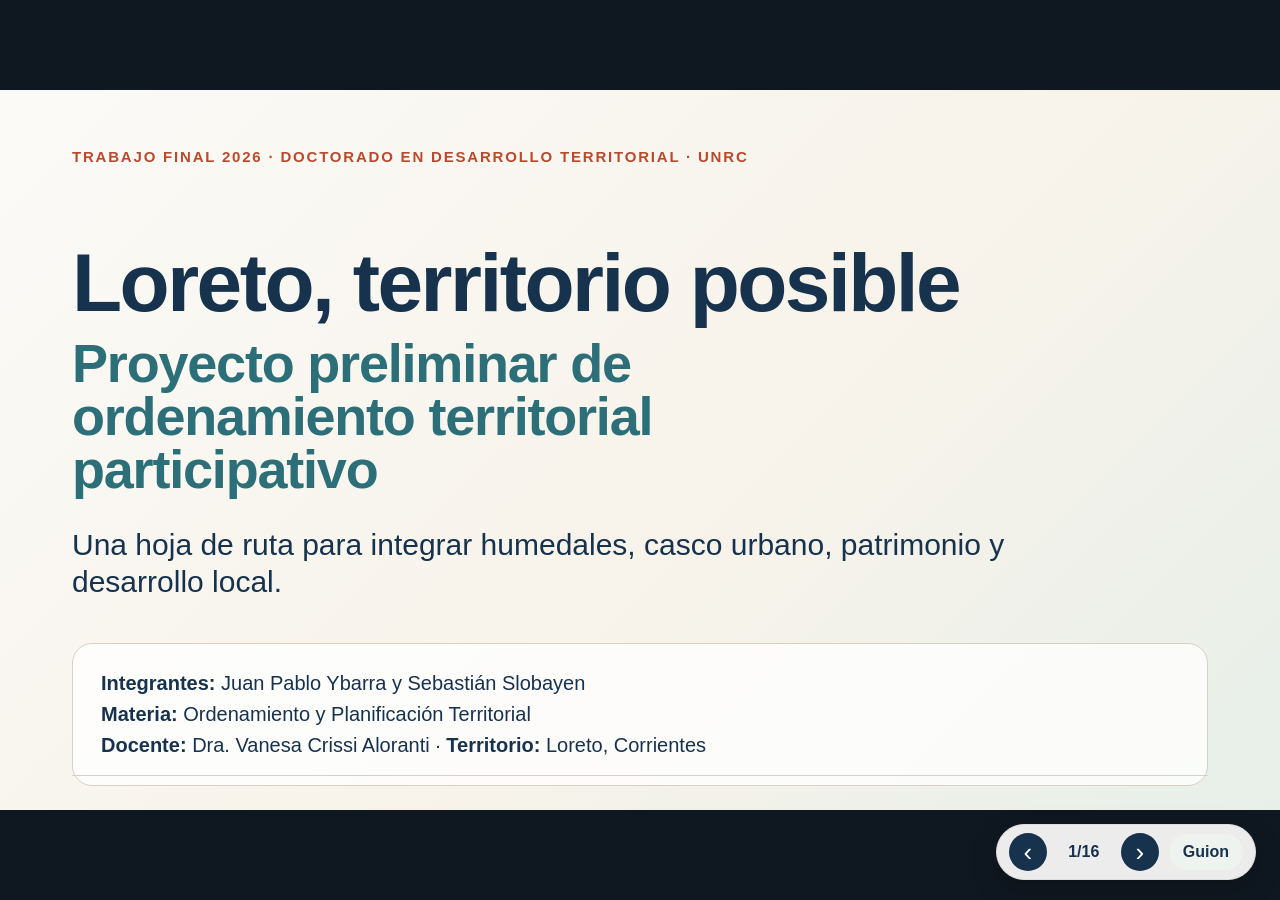
==== commit aeec25cc: "Add files via upload" ====
--- a/index.html
+++ b/index.html
@@ -32,8 +32,28 @@
       </div>
     </section>
 
-    <section class="slide visual">
-      <img src="assets/mapa_loreto_ibera.svg" alt="Mapa conceptual de localización de Loreto en Corrientes e Iberá" />
+    <section class="slide map-slide active-map">
+      <div class="eyebrow">02 · Introducción territorial</div>
+      <h2>Localización estratégica</h2>
+      <p class="big">Argentina → Corrientes → Departamento San Miguel → Loreto → Sistema Iberá</p>
+      <div class="map-grid">
+        <article class="map-card">
+          <div class="map-frame"><img src="assets/maps/argentina_corrientes.png" alt="Mapa de Argentina con Corrientes destacada" /></div>
+          <h3>Argentina</h3>
+          <p>Ubicación provincial de Corrientes en el noreste argentino.</p>
+        </article>
+        <article class="map-card marker-card">
+          <div class="map-frame with-marker"><img src="assets/maps/corrientes_map.png" alt="Mapa de Corrientes" /><span class="map-dot dot-corrientes"></span><span class="map-label label-corrientes">San Miguel / Loreto</span></div>
+          <h3>Corrientes</h3>
+          <p>Centro-norte provincial, en el Departamento San Miguel.</p>
+        </article>
+        <article class="map-card marker-card">
+          <div class="map-frame with-marker"><img src="assets/maps/ibera_system.png" alt="Mapa del sistema Iberá en Corrientes" /><span class="map-dot dot-ibera"></span><span class="map-label label-ibera">Loreto · Portal San Antonio</span></div>
+          <h3>Sistema Iberá</h3>
+          <p>Territorio de humedales, conservación y conexión turística regional.</p>
+        </article>
+      </div>
+      <div class="source-note">Mapas públicos de referencia y elaboración propia para fines expositivos.</div>
     </section>
 
     <section class="slide two-col">
@@ -47,10 +67,22 @@
           <li>Escala poblacional reducida: oportunidad para un proceso participativo viable.</li>
         </ul>
       </div>
-      <div class="stat-card">
-        <span class="number">3.513</span>
-        <span>habitantes</span>
-        <small>Dato provincial basado en Censo 2022</small>
+      <div class="side-stack">
+        <div class="stat-card compact">
+          <span class="number">3.513</span>
+          <span>habitantes</span>
+          <small>Dato provincial basado en Censo 2022</small>
+        </div>
+        <div class="photo-pair">
+          <figure>
+            <img src="assets/photos/loreto_plaza.png" alt="Espacio público en Loreto" />
+            <figcaption>Loreto</figcaption>
+          </figure>
+          <figure>
+            <img src="assets/photos/ibera_portal.png" alt="Portal San Antonio en el sistema Iberá" />
+            <figcaption>Portal San Antonio</figcaption>
+          </figure>
+        </div>
       </div>
     </section>
 
@@ -75,10 +107,16 @@
         <h2>No se parte de cero</h2>
         <p class="big">Loreto cuenta con insumos valiosos. El proyecto propone articularlos en clave de ordenamiento territorial.</p>
       </div>
-      <div class="list-panel">
-        <p><strong>Código Urbano Ambiental:</strong> áreas de planificación, usos del suelo, patrimonio y protección ambiental.</p>
-        <p><strong>Plan turístico:</strong> identifica recursos, actores, oferta, estacionalidad y programas posibles.</p>
-        <p><strong>Marco ambiental:</strong> Ley 25.675, ordenamiento ambiental, participación e información.</p>
+      <div class="column-stack">
+        <div class="list-panel">
+          <p><strong>Código Urbano Ambiental:</strong> áreas de planificación, usos del suelo, patrimonio y protección ambiental.</p>
+          <p><strong>Plan turístico:</strong> identifica recursos, actores, oferta, estacionalidad y programas posibles.</p>
+          <p><strong>Marco ambiental:</strong> Ley 25.675, ordenamiento ambiental, participación e información.</p>
+        </div>
+        <div class="photo-strip two-up">
+          <figure><img src="assets/photos/loreto_museo.png" alt="Museo Mario Bofill en Loreto" /><figcaption>Patrimonio local</figcaption></figure>
+          <figure><img src="assets/photos/loreto_religiosidad.png" alt="Manifestación religiosa en Loreto" /><figcaption>Identidad y religiosidad</figcaption></figure>
+        </div>
       </div>
     </section>
 
@@ -131,8 +169,8 @@
     <section class="slide two-col">
       <div>
         <div class="eyebrow">13 · Factibilidad y concreción</div>
-        <h2>Posibilidad estimada: 75%</h2>
-        <p class="big">Alta factibilidad como proyecto preliminar; concreción condicionada por voluntad política, disponibilidad de datos y participación local.</p>
+        <h2>Posibilidad estimada: 100%</h2>
+        <p class="big">Factibilidad plena como proyecto preliminar: el trabajo puede concretarse integralmente en tanto propuesta académica y hoja de ruta para la acción institucional futura.</p>
       </div>
       <div class="list-panel">
         <p><strong>Recursos disponibles:</strong> antecedentes técnicos, equipo académico, escala local manejable, actores identificables.</p>
--- a/styles.css
+++ b/styles.css
@@ -1,2 +1,5 @@
 :root{--bg:#f7f3ea;--paper:#fbfaf7;--ink:#17324d;--muted:#586575;--line:#d8d0c2;--teal:#2c6f78;--sand:#e6c36a;--terracotta:#ba4a2d;--white:#fff;--shadow:0 24px 70px rgba(23,50,77,.15)}
-*{box-sizing:border-box} body{margin:0;background:#0f1720;color:var(--ink);font-family:Inter,Segoe UI,Arial,sans-serif;overflow:hidden} #deck{width:100vw;height:100vh;display:flex;align-items:center;justify-content:center}.slide{display:none;width:min(1280px,100vw);height:min(720px,100vh);padding:58px 72px;background:var(--bg);position:relative;overflow:hidden}.slide.active{display:block}.slide:after{content:"";position:absolute;left:72px;right:72px;bottom:34px;height:1px;background:var(--line)}.cover{background:linear-gradient(135deg,#fbfaf7 0%,#f7f3ea 58%,#e7efe9 100%)}.cover h1{font-size:82px;line-height:.93;margin:80px 0 16px;letter-spacing:-2.5px}.cover h2{font-size:32px;line-height:1.15;color:var(--teal);max-width:850px}.lead{font-size:30px;line-height:1.25;max-width:1000px}.meta{font-size:20px;line-height:1.55;margin-top:42px;padding:24px 28px;background:#ffffffcc;border:1px solid var(--line);border-radius:20px}.eyebrow{text-transform:uppercase;letter-spacing:.12em;font-size:15px;font-weight:800;color:var(--terracotta);margin-bottom:16px}.slide h2{font-size:54px;line-height:.98;margin:0 0 28px;letter-spacing:-1.2px}.big{font-size:27px;line-height:1.25}.slide ul{font-size:24px;line-height:1.35;margin:22px 0 0;padding-left:24px}.slide li{margin:12px 0}.two-col{display:none;grid-template-columns:1.05fr .95fr;gap:50px;align-items:center}.two-col.active{display:grid}.visual{padding:0;background:var(--paper)}.visual img{width:100%;height:100%;object-fit:contain}.process{display:grid;gap:16px;align-items:center;justify-content:center;text-align:center}.process div{background:#fff;border:1px solid var(--line);padding:28px;border-radius:22px;font-size:28px;font-weight:800;box-shadow:var(--shadow)}.process span{font-size:42px;color:var(--teal);font-weight:900}.stat-card{height:370px;background:#fff;border:1px solid var(--line);border-radius:32px;display:flex;flex-direction:column;align-items:center;justify-content:center;box-shadow:var(--shadow)}.number{font-size:110px;font-weight:900;color:var(--teal);line-height:.9}.stat-card span:not(.number){font-size:32px;font-weight:800}.stat-card small{font-size:17px;color:var(--muted);margin-top:16px}.cards.active{display:block}.card-grid{display:grid;grid-template-columns:repeat(4,1fr);gap:22px;margin-top:40px}.card-grid article{background:#fff;border:1px solid var(--line);border-radius:24px;padding:28px;min-height:290px;box-shadow:0 10px 30px rgba(23,50,77,.06)}.card-grid h3{font-size:27px;margin:0 0 18px;color:var(--teal)}.card-grid p{font-size:21px;line-height:1.35}.list-panel{background:#fff;border:1px solid var(--line);border-radius:28px;padding:30px;box-shadow:var(--shadow)}.list-panel p{font-size:22px;line-height:1.35;margin:0 0 22px}.objective .boxed{background:#fff;border-left:10px solid var(--teal);border-radius:16px;padding:26px 32px;box-shadow:0 10px 30px rgba(23,50,77,.07)}.mini-grid{display:grid;grid-template-columns:repeat(3,1fr);gap:20px;margin-top:32px}.mini-grid p{background:#fff;border:1px solid var(--line);border-radius:18px;padding:22px;font-size:20px;line-height:1.3;margin:0}.fourlegs{display:grid;grid-template-columns:1fr 1fr;gap:18px}.fourlegs div{min-height:150px;background:#fff;border:1px solid var(--line);border-radius:24px;padding:28px;font-size:28px;font-weight:900;box-shadow:0 10px 30px rgba(23,50,77,.06)}.fourlegs small{font-size:16px;color:var(--muted);font-weight:500}.close{background:linear-gradient(135deg,#17324d 0%,#2c6f78 100%);color:#fff}.close .eyebrow{color:#e6c36a}.close h2{font-size:78px}.quote{margin-top:42px;border:1px solid rgba(255,255,255,.28);border-radius:22px;padding:26px 30px;font-size:25px;line-height:1.3;background:rgba(255,255,255,.10)}.bibliography ul{font-size:21px}.controls{position:fixed;right:24px;bottom:20px;display:flex;gap:10px;align-items:center;background:rgba(255,255,255,.92);border:1px solid #ddd;border-radius:999px;padding:8px 12px;box-shadow:0 10px 30px rgba(0,0,0,.15);font-family:Arial}.controls button{width:38px;height:38px;border:0;border-radius:50%;background:var(--ink);color:#fff;font-size:26px;line-height:1;cursor:pointer}.controls a{padding:9px 14px;border-radius:999px;background:#eef3f0;color:var(--ink);text-decoration:none;font-weight:800}#counter{font-weight:800;color:var(--ink);min-width:54px;text-align:center}@media print{body{overflow:visible;background:white}.slide{display:block!important;break-after:page;width:1280px;height:720px}.controls{display:none}}
+*{box-sizing:border-box} body{margin:0;background:#0f1720;color:var(--ink);font-family:Inter,Segoe UI,Arial,sans-serif;overflow:hidden} #deck{width:100vw;height:100vh;display:flex;align-items:center;justify-content:center}.slide{display:none;width:min(1280px,100vw);height:min(720px,100vh);padding:58px 72px;background:var(--bg);position:relative;overflow:hidden}.slide.active{display:block}.slide:after{content:"";position:absolute;left:72px;right:72px;bottom:34px;height:1px;background:var(--line)}.cover{background:linear-gradient(135deg,#fbfaf7 0%,#f7f3ea 58%,#e7efe9 100%)}.cover h1{font-size:82px;line-height:.93;margin:80px 0 16px;letter-spacing:-2.5px}.cover h2{font-size:32px;line-height:1.15;color:var(--teal);max-width:850px}.lead{font-size:30px;line-height:1.25;max-width:1000px}.meta{font-size:20px;line-height:1.55;margin-top:42px;padding:24px 28px;background:#ffffffcc;border:1px solid var(--line);border-radius:20px}.eyebrow{text-transform:uppercase;letter-spacing:.12em;font-size:15px;font-weight:800;color:var(--terracotta);margin-bottom:16px}.slide h2{font-size:54px;line-height:.98;margin:0 0 28px;letter-spacing:-1.2px}.slide h3{margin:0 0 10px}.big{font-size:27px;line-height:1.25}.slide ul{font-size:24px;line-height:1.35;margin:22px 0 0;padding-left:24px}.slide li{margin:12px 0}.two-col{display:none;grid-template-columns:1.05fr .95fr;gap:42px;align-items:center}.two-col.active{display:grid}.visual{padding:0;background:var(--paper)}.visual img{width:100%;height:100%;object-fit:contain}.process{display:grid;gap:16px;align-items:center;justify-content:center;text-align:center}.process div{background:#fff;border:1px solid var(--line);padding:28px;border-radius:22px;font-size:28px;font-weight:800;box-shadow:var(--shadow)}.process span{font-size:42px;color:var(--teal);font-weight:900}.stat-card{background:#fff;border:1px solid var(--line);border-radius:32px;display:flex;flex-direction:column;align-items:center;justify-content:center;box-shadow:var(--shadow)}.stat-card.compact{height:235px}.number{font-size:110px;font-weight:900;color:var(--teal);line-height:.9}.stat-card span:not(.number){font-size:32px;font-weight:800}.stat-card small{font-size:17px;color:var(--muted);margin-top:16px}.cards.active{display:block}.card-grid{display:grid;grid-template-columns:repeat(4,1fr);gap:22px;margin-top:32px}.card-grid article{background:#fff;border:1px solid var(--line);border-radius:24px;padding:28px;min-height:255px;box-shadow:0 10px 30px rgba(23,50,77,.06)}.card-grid h3{font-size:27px;color:var(--teal)}.card-grid p{font-size:21px;line-height:1.35}.list-panel{background:#fff;border:1px solid var(--line);border-radius:28px;padding:26px;box-shadow:var(--shadow)}.list-panel p{font-size:22px;line-height:1.35;margin:0 0 16px}.objective .boxed{background:#fff;border-left:10px solid var(--teal);border-radius:16px;padding:26px 32px;box-shadow:0 10px 30px rgba(23,50,77,.07)}.mini-grid{display:grid;grid-template-columns:repeat(3,1fr);gap:20px;margin-top:32px}.mini-grid p{background:#fff;border:1px solid var(--line);border-radius:18px;padding:22px;font-size:20px;line-height:1.3;margin:0}.fourlegs{display:grid;grid-template-columns:1fr 1fr;gap:18px;align-self:stretch}.fourlegs div{height:165px;background:#fff;border:1px solid var(--line);border-radius:24px;padding:24px;font-size:28px;font-weight:900;box-shadow:0 10px 30px rgba(23,50,77,.06);display:flex;align-items:center;justify-content:center;text-align:center;line-height:1.15}.fourlegs small{display:block;font-size:16px;color:var(--muted);font-weight:500;margin-top:10px}.close{background:linear-gradient(135deg,#17324d 0%,#2c6f78 100%);color:#fff}.close .eyebrow{color:#e6c36a}.close h2{font-size:78px}.quote{margin-top:42px;border:1px solid rgba(255,255,255,.28);border-radius:22px;padding:26px 30px;font-size:25px;line-height:1.3;background:rgba(255,255,255,.10)}.bibliography ul{font-size:21px}.controls{position:fixed;right:24px;bottom:20px;display:flex;gap:10px;align-items:center;background:rgba(255,255,255,.92);border:1px solid #ddd;border-radius:999px;padding:8px 12px;box-shadow:0 10px 30px rgba(0,0,0,.15);font-family:Arial;z-index:50}.controls button{width:38px;height:38px;border:0;border-radius:50%;background:var(--ink);color:#fff;font-size:26px;line-height:1;cursor:pointer}.controls a{padding:9px 14px;border-radius:999px;background:#eef3f0;color:var(--ink);text-decoration:none;font-weight:800}#counter{font-weight:800;color:var(--ink);min-width:54px;text-align:center}
+.map-slide.active{display:block}.map-grid{display:grid;grid-template-columns:repeat(3,1fr);gap:32px;margin-top:26px}.map-card{display:flex;flex-direction:column}.map-frame{height:390px;background:#fff;border:1px solid var(--line);border-radius:28px;padding:22px;display:flex;align-items:center;justify-content:center;overflow:hidden;box-shadow:0 10px 30px rgba(23,50,77,.06)}.map-frame img{max-width:100%;max-height:100%;object-fit:contain}.map-card h3{font-size:28px;margin:20px 0 8px}.map-card p{margin:0;font-size:19px;line-height:1.3;color:var(--muted)}.with-marker{position:relative}.map-dot{position:absolute;width:16px;height:16px;border-radius:50%;background:#c84d2b;border:3px solid #fff;box-shadow:0 2px 8px rgba(0,0,0,.18)}.map-label{position:absolute;background:rgba(255,255,255,.92);padding:6px 10px;border-radius:999px;font-size:14px;font-weight:700;color:var(--ink);border:1px solid rgba(23,50,77,.12)}.dot-corrientes{left:148px;top:122px}.label-corrientes{left:166px;top:110px}.dot-ibera{left:185px;top:78px}.label-ibera{left:203px;top:66px}.source-note{position:absolute;left:72px;bottom:48px;font-size:15px;color:var(--muted)}
+.side-stack,.column-stack{display:grid;gap:18px}.photo-pair,.photo-strip{display:grid;gap:16px}.photo-pair{grid-template-columns:1fr 1fr}.photo-strip.two-up{grid-template-columns:1fr 1fr}.photo-pair figure,.photo-strip figure{margin:0;background:#fff;border:1px solid var(--line);border-radius:20px;overflow:hidden;box-shadow:0 10px 30px rgba(23,50,77,.06)}.photo-pair img,.photo-strip img{display:block;width:100%;height:148px;object-fit:cover}.photo-pair figcaption,.photo-strip figcaption{padding:10px 14px;font-size:16px;font-weight:700;color:var(--ink)}
+@media print{body{overflow:visible;background:white}.slide{display:block!important;break-after:page;width:1280px;height:720px}.controls{display:none}}
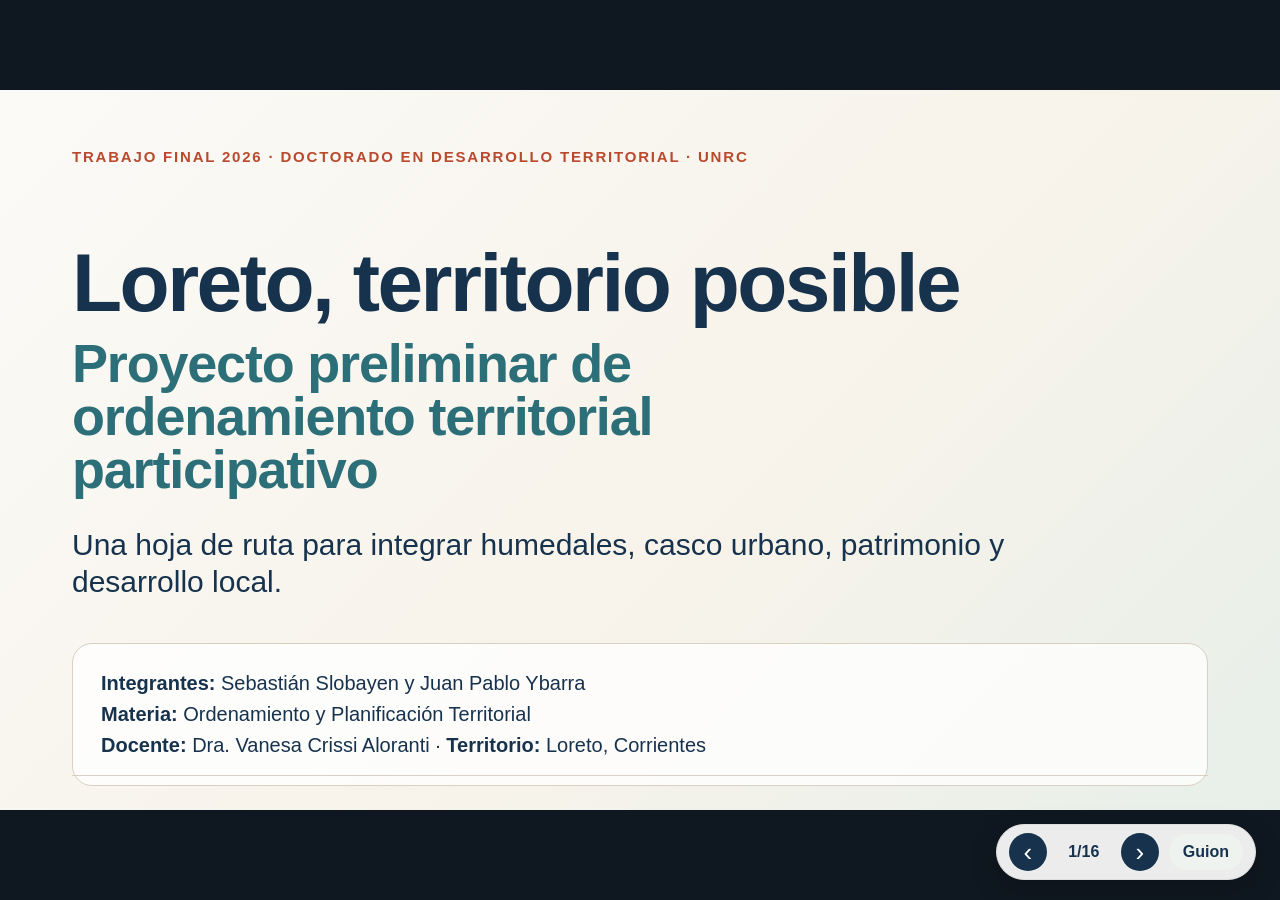
==== commit aae04005: "Update index.html" ====
--- a/index.html
+++ b/index.html
@@ -13,14 +13,14 @@
       <h1>Loreto, territorio posible</h1>
       <h2>Proyecto preliminar de ordenamiento territorial participativo</h2>
       <p class="lead">Una hoja de ruta para integrar humedales, casco urbano, patrimonio y desarrollo local.</p>
-      <div class="meta"><strong>Integrantes:</strong> Juan Pablo Ybarra y Sebastián Slobayen<br><strong>Materia:</strong> Ordenamiento y Planificación Territorial<br><strong>Docente:</strong> Dra. Vanesa Crissi Aloranti · <strong>Territorio:</strong> Loreto, Corrientes</div>
+      <div class="meta"><strong>Integrantes:</strong> Sebastián Slobayen y Juan Pablo Ybarra<br><strong>Materia:</strong> Ordenamiento y Planificación Territorial<br><strong>Docente:</strong> Dra. Vanesa Crissi Aloranti · <strong>Territorio:</strong> Loreto, Corrientes</div>
     </section>
 
     <section class="slide two-col">
       <div>
         <div class="eyebrow">01 · Alcance exacto</div>
         <h2>Qué se propone</h2>
-        <p class="big">No se presenta un plan terminado. Se diseña el proyecto para iniciar un futuro proceso de ordenamiento territorial.</p>
+        <p class="big">Diseñar un proyecto para iniciar proceso de ordenamiento territorial.</p>
         <ul>
           <li><strong>Producto:</strong> hoja de ruta técnica y política.</li>
           <li><strong>Escala:</strong> localidad de Loreto y entorno de influencia.</li>
@@ -40,17 +40,14 @@
         <article class="map-card">
           <div class="map-frame"><img src="assets/maps/argentina_corrientes.png" alt="Mapa de Argentina con Corrientes destacada" /></div>
           <h3>Argentina</h3>
-          <p>Ubicación provincial de Corrientes en el noreste argentino.</p>
-        </article>
+          </article>
         <article class="map-card marker-card">
           <div class="map-frame with-marker"><img src="assets/maps/corrientes_map.png" alt="Mapa de Corrientes" /><span class="map-dot dot-corrientes"></span><span class="map-label label-corrientes">San Miguel / Loreto</span></div>
           <h3>Corrientes</h3>
-          <p>Centro-norte provincial, en el Departamento San Miguel.</p>
         </article>
         <article class="map-card marker-card">
-          <div class="map-frame with-marker"><img src="assets/maps/ibera_system.png" alt="Mapa del sistema Iberá en Corrientes" /><span class="map-dot dot-ibera"></span><span class="map-label label-ibera">Loreto · Portal San Antonio</span></div>
+          <div class="map-frame with-marker"><img src="assets/maps/ibera_system.webp" alt="Mapa del sistema Iberá en Corrientes" /><span class="map-dot dot-ibera"></span><span class="map-label label-ibera">Loreto · Portal San Antonio</span></div>
           <h3>Sistema Iberá</h3>
-          <p>Territorio de humedales, conservación y conexión turística regional.</p>
         </article>
       </div>
       <div class="source-note">Mapas públicos de referencia y elaboración propia para fines expositivos.</div>
@@ -75,11 +72,11 @@
         </div>
         <div class="photo-pair">
           <figure>
-            <img src="assets/photos/loreto_plaza.png" alt="Espacio público en Loreto" />
+            <img src="assets/photos/loreto_plazas.jpg" alt="Espacio público en Loreto" />
             <figcaption>Loreto</figcaption>
           </figure>
           <figure>
-            <img src="assets/photos/ibera_portal.png" alt="Portal San Antonio en el sistema Iberá" />
+            <img src="assets/photos/ibera_portal.jpg" alt="Portal San Antonio en el sistema Iberá" />
             <figcaption>Portal San Antonio</figcaption>
           </figure>
         </div>
@@ -114,8 +111,8 @@
           <p><strong>Marco ambiental:</strong> Ley 25.675, ordenamiento ambiental, participación e información.</p>
         </div>
         <div class="photo-strip two-up">
-          <figure><img src="assets/photos/loreto_museo.png" alt="Museo Mario Bofill en Loreto" /><figcaption>Patrimonio local</figcaption></figure>
-          <figure><img src="assets/photos/loreto_religiosidad.png" alt="Manifestación religiosa en Loreto" /><figcaption>Identidad y religiosidad</figcaption></figure>
+          <figure><img src="assets/photos/loreto_museo.png" /><figcaption>Patrimonio local</figcaption></figure>
+          <figure><img src="assets/photos/loreto_religiosidad.jpg" /><figcaption>Identidad</figcaption></figure>
         </div>
       </div>
     </section>
@@ -148,7 +145,7 @@
       </div>
       <div class="fourlegs">
         <div>Político<br><small>Municipio / Provincia</small></div>
-        <div>Académico<br><small>UNNE / UNRC</small></div>
+        <div>Académico<br><small>UNNE</small></div>
         <div>Productivo<br><small>prestadores / emprendedores</small></div>
         <div>Social<br><small>vecinos / instituciones</small></div>
       </div>
@@ -182,7 +179,7 @@
     <section class="slide close">
       <div class="eyebrow">14 · Cierre</div>
       <h2>Territorio posible</h2>
-      <p class="lead">Ordenar Loreto no significa imponer una imagen externa del desarrollo. Significa construir una agenda situada donde ambiente, comunidad, patrimonio y economía local puedan decidirse en común.</p>
+      <p class="lead">Ordenar Loreto significa construir una agenda situada donde ambiente, comunidad, patrimonio y economía local puedan decidirse en común.</p>
       <div class="quote">De los saberes a los haceres: datos suficientes, actores sentados y decisiones territorialmente responsables.</div>
     </section>
 
